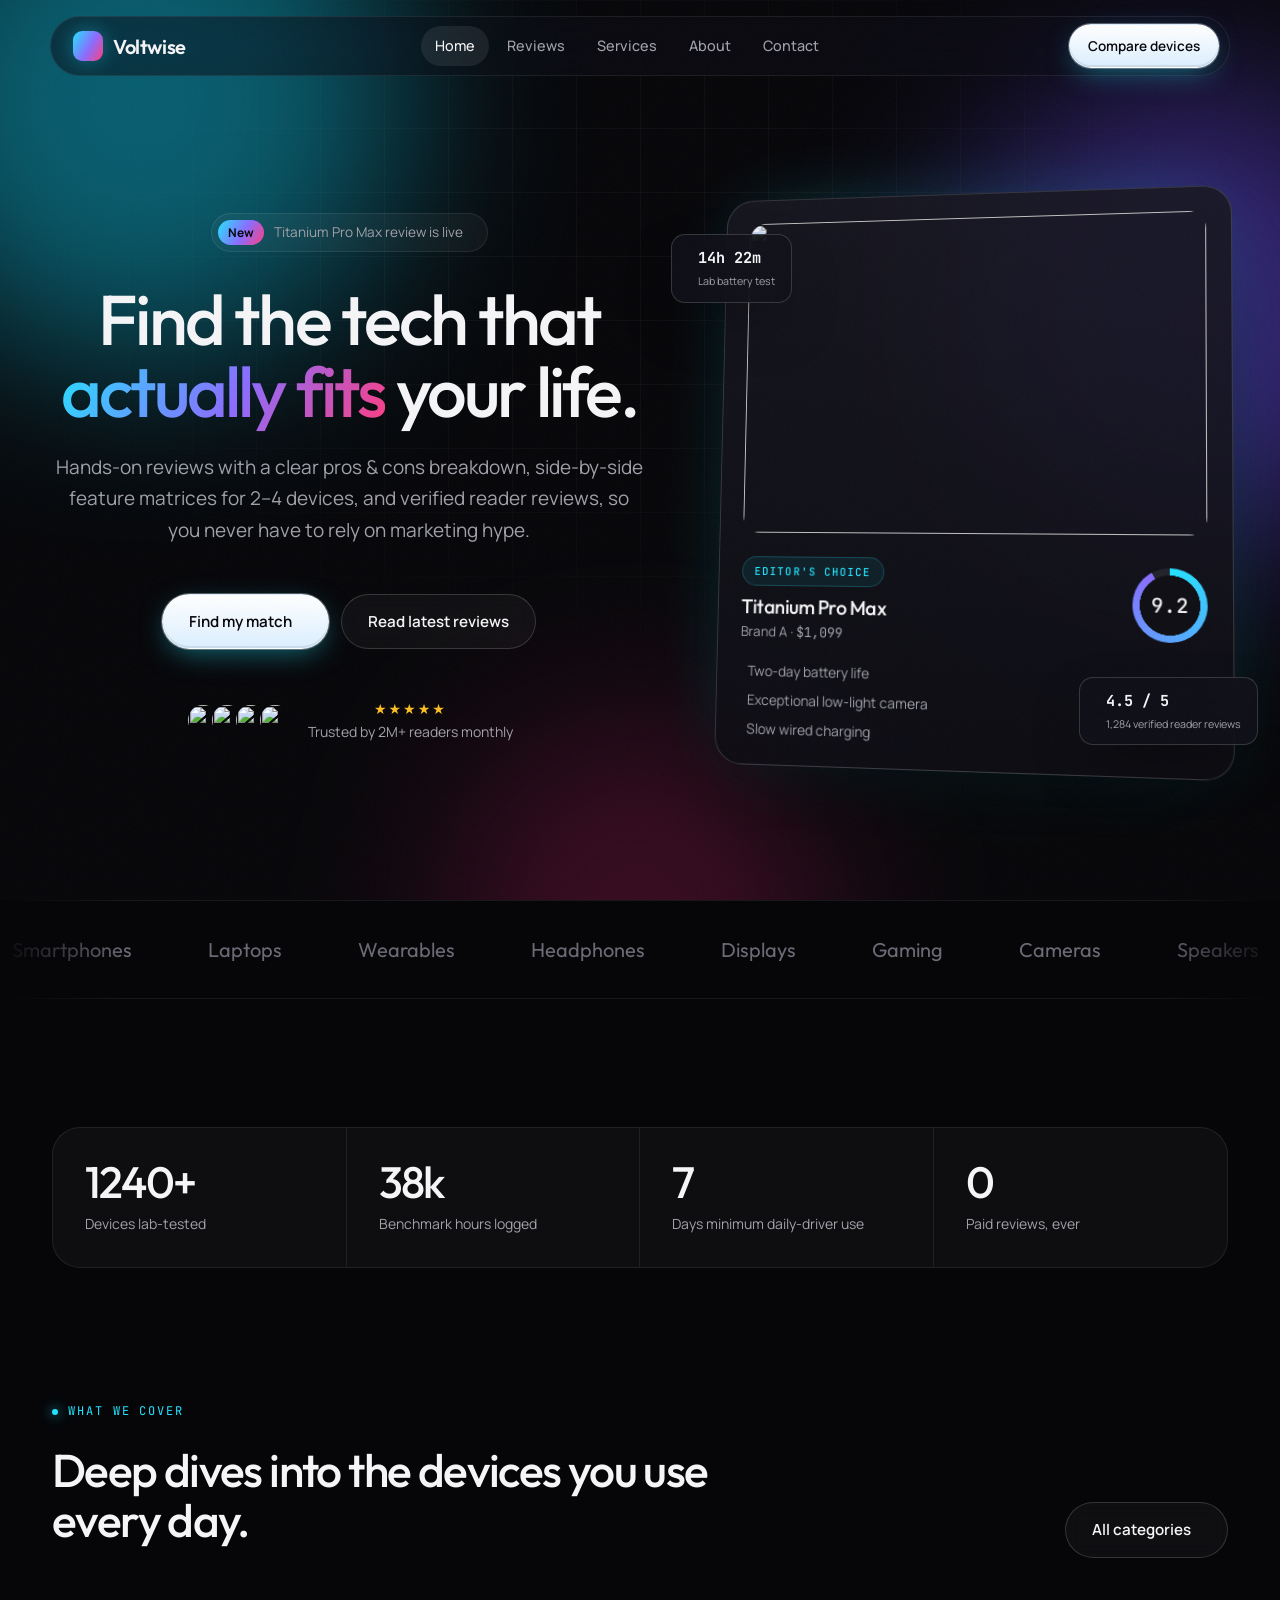
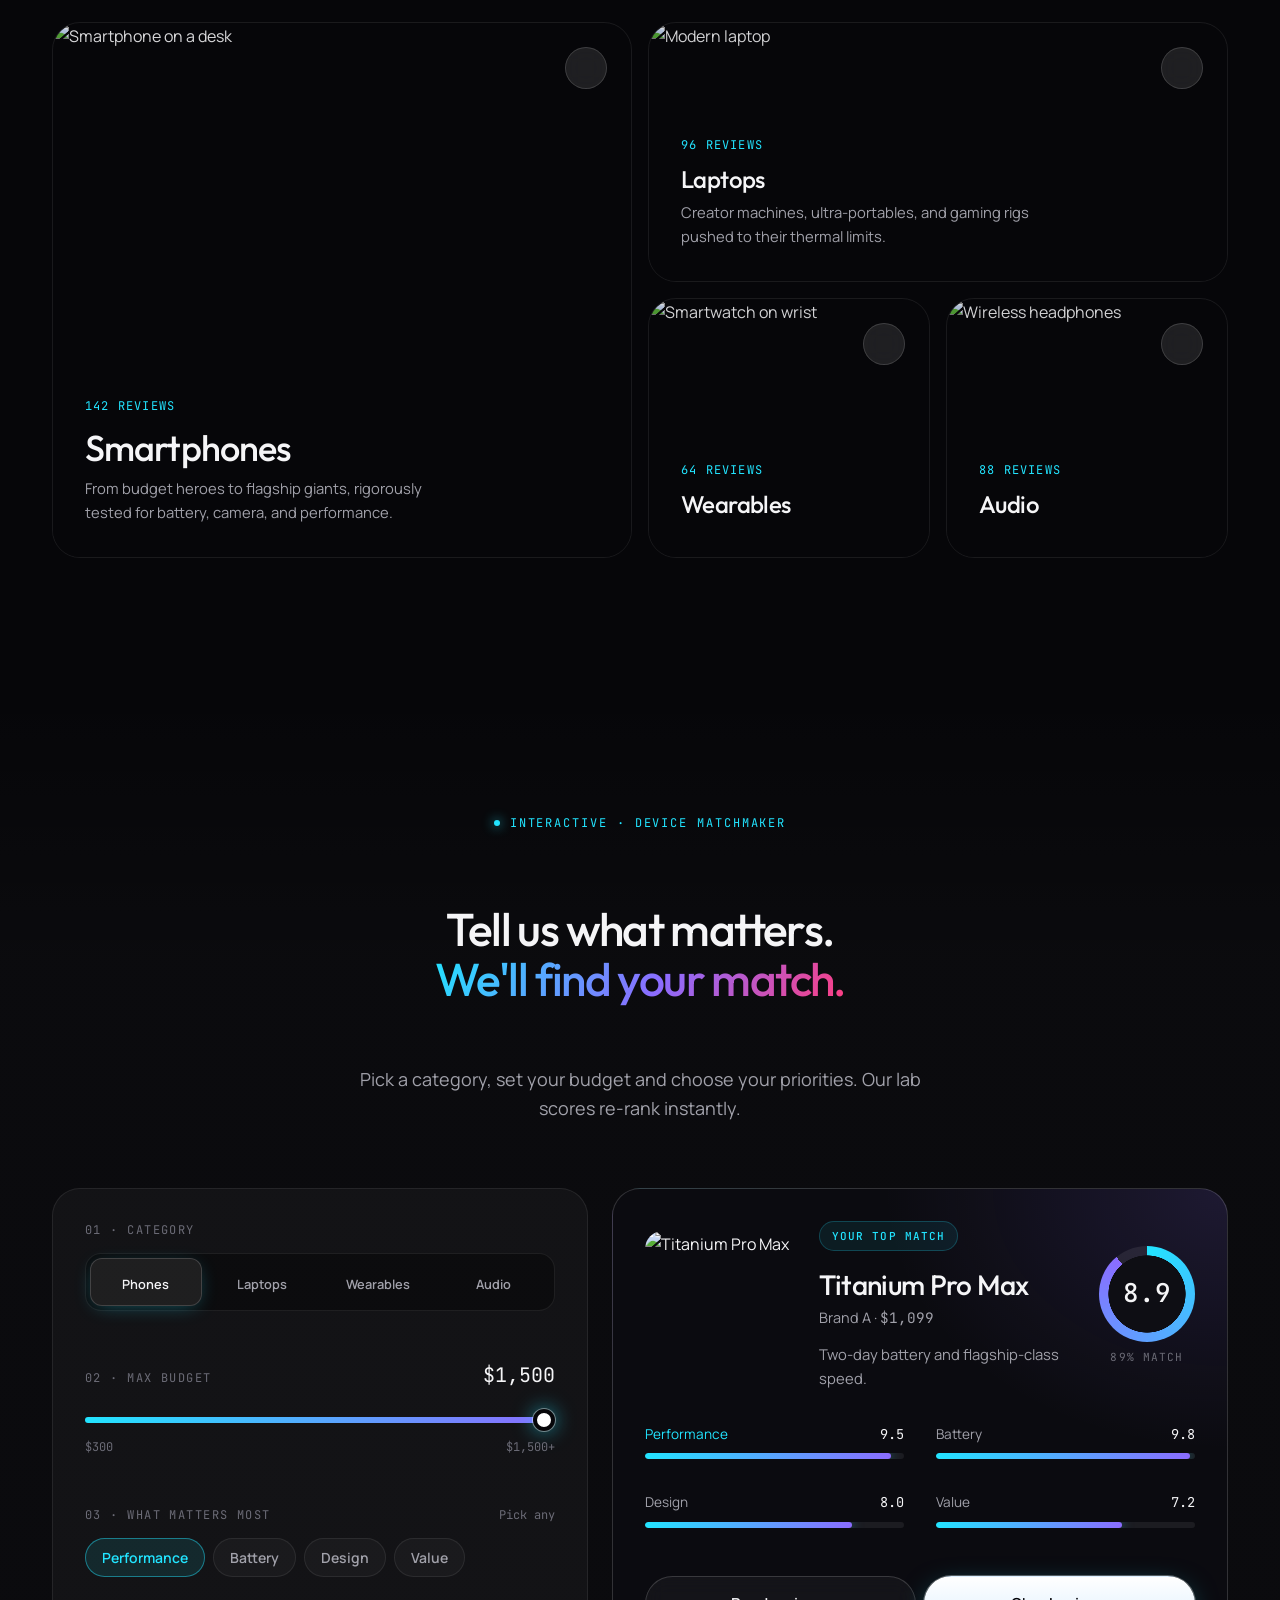
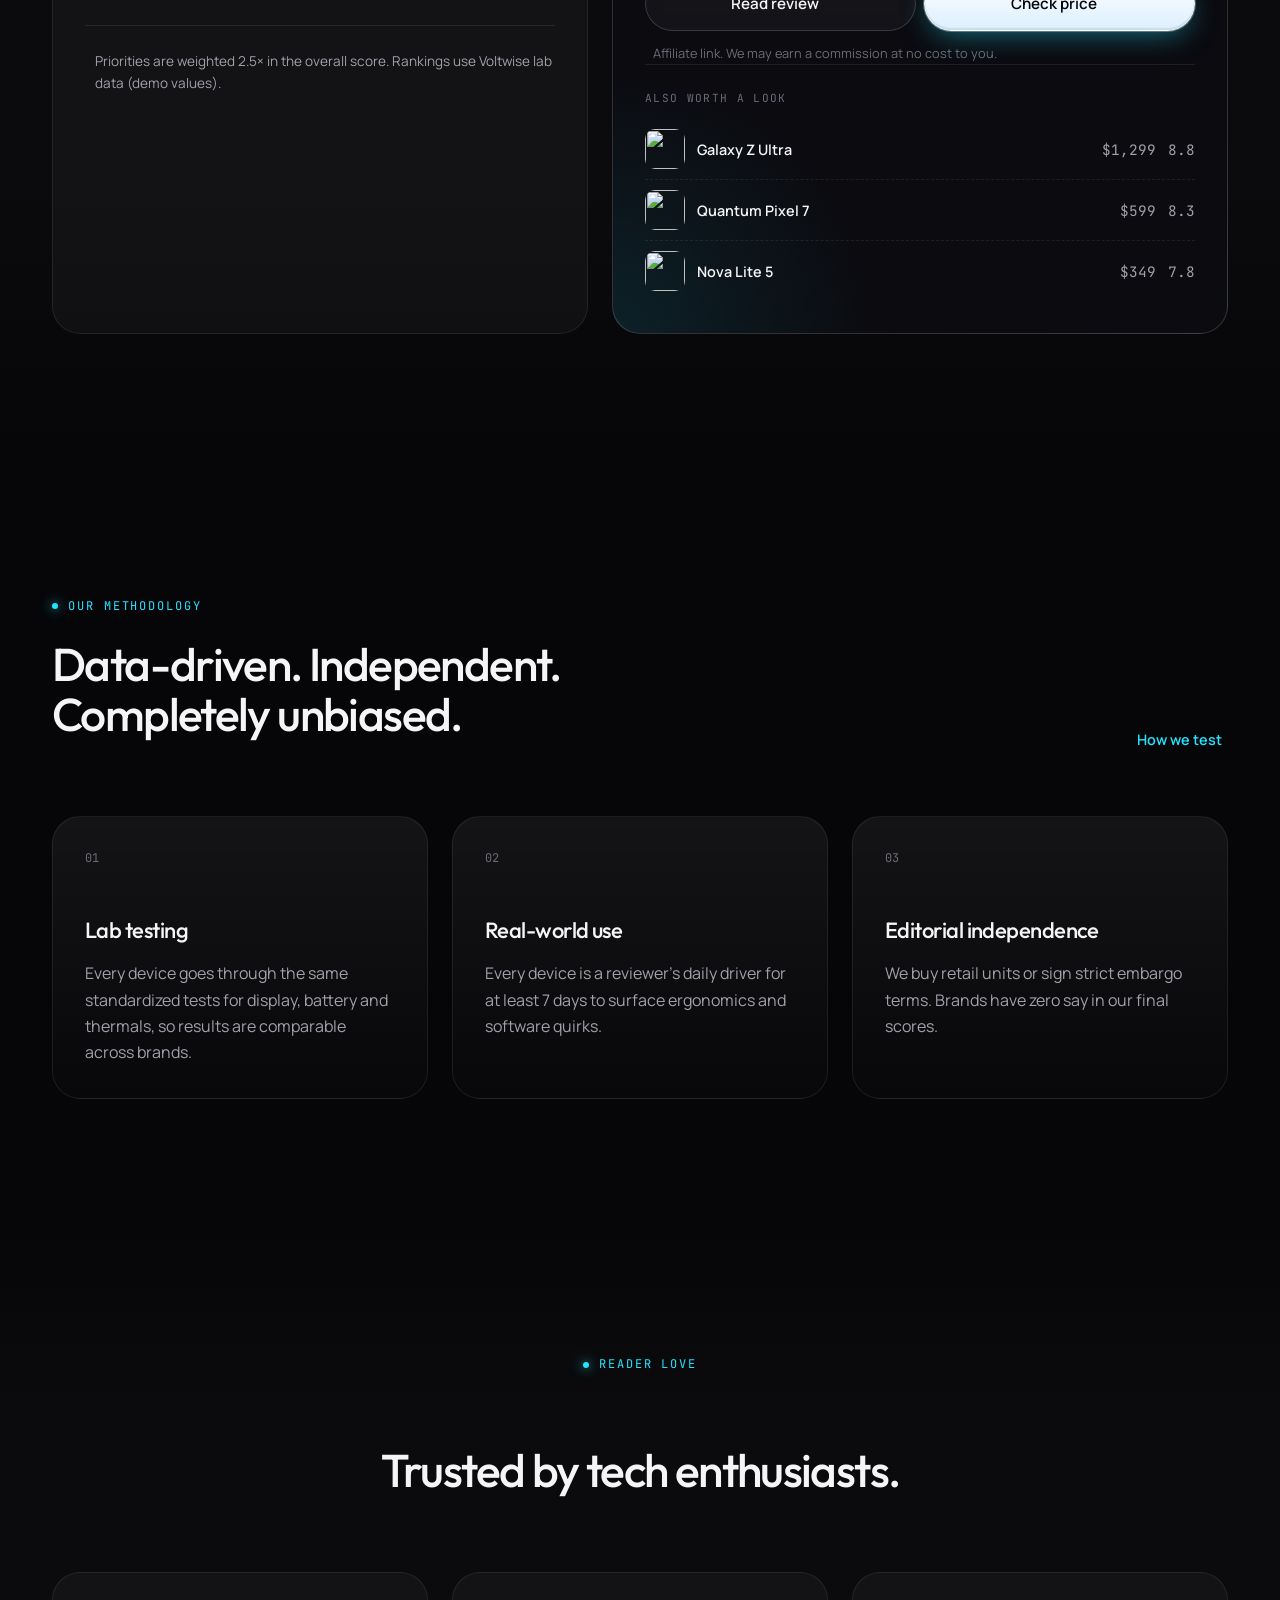
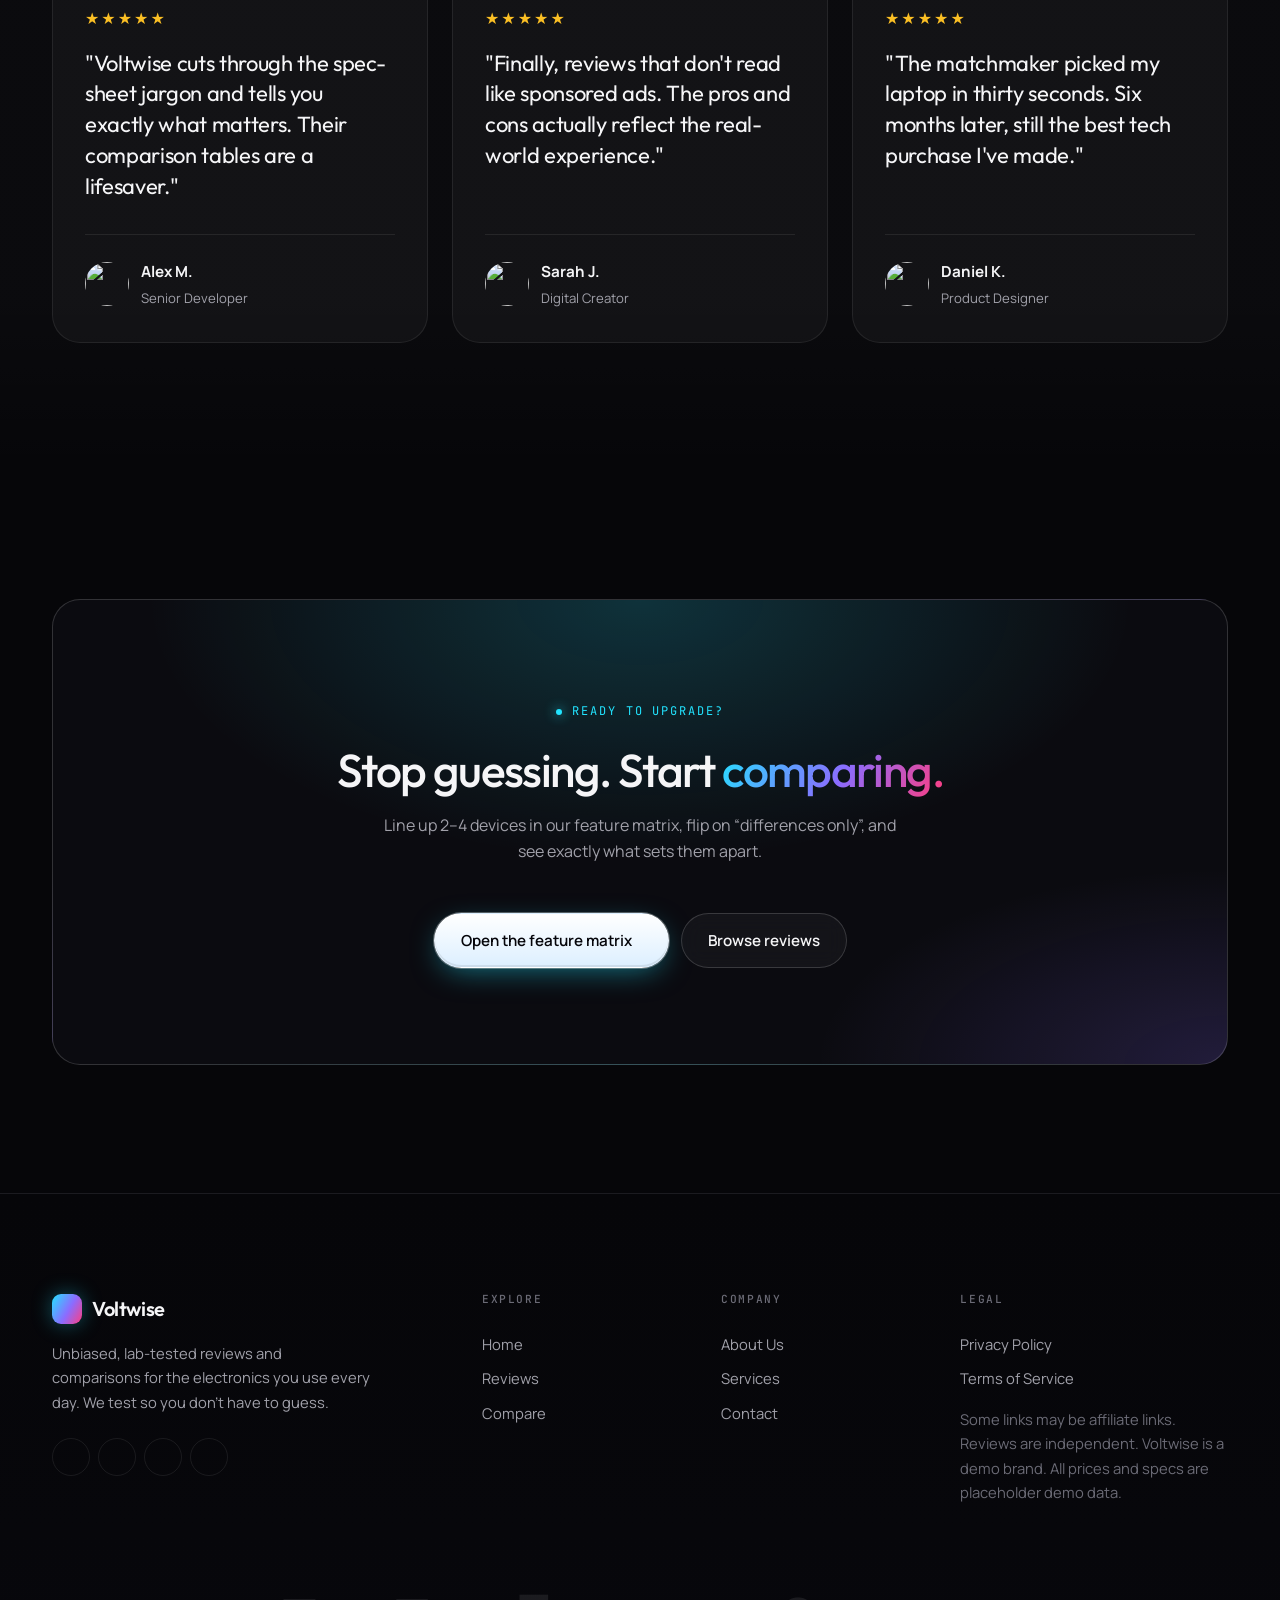
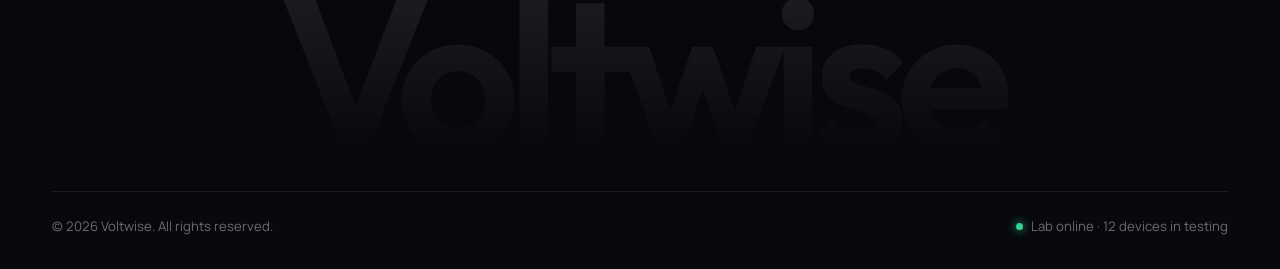
==== index.html @ b2e5da7e "first commit" ====
<!DOCTYPE html>
<html lang="en">
<head>
  <meta charset="UTF-8">
  <meta name="viewport" content="width=device-width, initial-scale=1.0">
  <title>Voltwise | Electronics Gadgets Comparison & Review Guide</title>
  <meta name="description" content="Expert reviews, detailed comparisons, and buying guides for electronics and gadgets. Voltwise is your independent source for unbiased tech analysis.">
  <meta name="theme-color" content="#060609">
  <script>document.documentElement.classList.add('js')</script>
  <link rel="stylesheet" href="assets/css/style.css">
  <script src="https://unpkg.com/@phosphor-icons/web"></script>
  <!-- GA_TAG -->
  <script type="application/ld+json">
  {
    "@context": "https://schema.org",
    "@type": "WebSite",
    "name": "Voltwise",
    "url": "https://voltwise-demo.com"
  }
  </script>
</head>
<body>
  <header>
    <div class="container nav-container">
      <a href="index.html" class="logo"><span class="logo-mark"><i class="ph-fill ph-lightning"></i></span> Voltwise</a>
      <nav class="desktop-nav" aria-label="Primary">
        <a href="index.html" class="nav-link active" aria-current="page">Home</a>
        <a href="reviews.html" class="nav-link">Reviews</a>
        <a href="services.html" class="nav-link">Services</a>
        <a href="about.html" class="nav-link">About</a>
        <a href="contact.html" class="nav-link">Contact</a>
      </nav>
      <div class="nav-actions">
        <a href="compare.html" class="btn btn-primary btn-sm">Compare devices</a>
        <button class="hamburger" aria-label="Toggle Navigation"><i class="ph ph-list"></i></button>
      </div>
    </div>
  </header>

  <div class="mobile-nav-overlay"></div>
  <aside class="mobile-nav-drawer">
    <button class="close-drawer" aria-label="Close Navigation"><i class="ph ph-x"></i></button>
    <div class="mobile-nav-links">
      <a href="index.html" class="mobile-nav-link">Home</a>
      <a href="reviews.html" class="mobile-nav-link">Reviews</a>
      <a href="services.html" class="mobile-nav-link">Services</a>
      <a href="about.html" class="mobile-nav-link">About</a>
      <a href="contact.html" class="mobile-nav-link">Contact</a>
      <a href="compare.html" class="btn btn-primary btn-block mobile-nav-cta">Compare devices</a>
    </div>
  </aside>

  <main>
    <!-- Hero -->
    <section class="hero">
      <div class="hero-bg" aria-hidden="true">
        <div class="orb orb-1"></div>
        <div class="orb orb-2"></div>
        <div class="orb orb-3"></div>
      </div>
      <div class="container hero-grid">
        <div class="hero-content">
          <a href="reviews.html" class="hero-pill reveal"><span>New</span> Titanium Pro Max review is live <i class="ph ph-arrow-right"></i></a>
          <h1 class="reveal delay-1">Find the tech that <span class="text-gradient">actually fits</span> your life.</h1>
          <p class="subtitle reveal delay-2">Hands-on reviews with a clear pros &amp; cons breakdown, side-by-side feature matrices for 2–4 devices, and verified reader reviews, so you never have to rely on marketing hype.</p>
          <div class="hero-btns reveal delay-3">
            <a href="#matchmaker" class="btn btn-primary">Find my match <i class="ph ph-arrow-right"></i></a>
            <a href="reviews.html" class="btn btn-outline">Read latest reviews</a>
          </div>
          <div class="hero-trust reveal delay-4">
            <div class="avatar-stack">
              <img src="https://images.unsplash.com/photo-1507003211169-0a1dd7228f2d?auto=format&fit=crop&w=80&q=80" alt="">
              <img src="https://images.unsplash.com/photo-1494790108377-be9c29b29330?auto=format&fit=crop&w=80&q=80" alt="">
              <img src="https://images.unsplash.com/photo-1500648767791-00dcc994a43e?auto=format&fit=crop&w=80&q=80" alt="">
              <img src="https://images.unsplash.com/photo-1438761681033-6461ffad8d80?auto=format&fit=crop&w=80&q=80" alt="">
            </div>
            <div><span class="stars">★★★★★</span><br>Trusted by 2M+ readers monthly</div>
          </div>
        </div>

        <div class="hero-visual reveal delay-2" aria-hidden="true">
          <div class="device-card">
            <div class="device-card-img">
              <img src="https://images.unsplash.com/photo-1592750475338-74b7b21085ab?auto=format&fit=crop&w=900&q=80" alt="">
            </div>
            <div class="device-card-head">
              <div>
                <div class="badge" style="margin-bottom: 8px;">Editor's choice</div>
                <h3>Titanium Pro Max</h3>
                <p>Brand A · <span class="price">$1,099</span></p>
              </div>
              <div class="score-ring" style="--val: 92;">9.2</div>
            </div>
            <ul class="pc-compact pc-flush">
              <li><i class="ph ph-check"></i> Two-day battery life</li>
              <li><i class="ph ph-check"></i> Exceptional low-light camera</li>
              <li><i class="ph ph-x"></i> Slow wired charging</li>
            </ul>
          </div>
          <div class="float-chip chip-a"><i class="ph-fill ph-battery-full"></i><div><strong>14h 22m</strong><small>Lab battery test</small></div></div>
          <div class="float-chip chip-b"><i class="ph-fill ph-star"></i><div><strong>4.5 / 5</strong><small>1,284 verified reader reviews</small></div></div>
        </div>
      </div>
    </section>

    <!-- Marquee -->
    <div class="marquee" aria-hidden="true">
      <div class="marquee-track">
        <span class="marquee-item"><i class="ph ph-device-mobile"></i> Smartphones</span>
        <span class="marquee-item"><i class="ph ph-laptop"></i> Laptops</span>
        <span class="marquee-item"><i class="ph ph-watch"></i> Wearables</span>
        <span class="marquee-item"><i class="ph ph-headphones"></i> Headphones</span>
        <span class="marquee-item"><i class="ph ph-monitor"></i> Displays</span>
        <span class="marquee-item"><i class="ph ph-game-controller"></i> Gaming</span>
        <span class="marquee-item"><i class="ph ph-camera"></i> Cameras</span>
        <span class="marquee-item"><i class="ph ph-speaker-hifi"></i> Speakers</span>
        <span class="marquee-item"><i class="ph ph-device-mobile"></i> Smartphones</span>
        <span class="marquee-item"><i class="ph ph-laptop"></i> Laptops</span>
        <span class="marquee-item"><i class="ph ph-watch"></i> Wearables</span>
        <span class="marquee-item"><i class="ph ph-headphones"></i> Headphones</span>
        <span class="marquee-item"><i class="ph ph-monitor"></i> Displays</span>
        <span class="marquee-item"><i class="ph ph-game-controller"></i> Gaming</span>
        <span class="marquee-item"><i class="ph ph-camera"></i> Cameras</span>
        <span class="marquee-item"><i class="ph ph-speaker-hifi"></i> Speakers</span>
      </div>
    </div>

    <!-- Stats -->
    <section style="padding-bottom: 0;">
      <div class="container">
        <div class="stats reveal">
          <div class="stat"><div class="stat-value" data-count="1240" data-suffix="+">0</div><div class="stat-label">Devices lab-tested</div></div>
          <div class="stat"><div class="stat-value" data-count="38" data-suffix="k">0</div><div class="stat-label">Benchmark hours logged</div></div>
          <div class="stat"><div class="stat-value" data-count="7">0</div><div class="stat-label">Days minimum daily-driver use</div></div>
          <div class="stat"><div class="stat-value" data-count="0">0</div><div class="stat-label">Paid reviews, ever</div></div>
        </div>
      </div>
    </section>

    <!-- Categories (bento) -->
    <section>
      <div class="container">
        <div class="section-head">
          <div>
            <div class="eyebrow reveal">What we cover</div>
            <h2 class="reveal delay-1">Deep dives into the devices you use every day.</h2>
          </div>
          <a href="reviews.html" class="btn btn-outline reveal delay-2">All categories <i class="ph ph-arrow-right"></i></a>
        </div>

        <div class="bento">
          <a href="reviews.html" class="bento-item bento-lg reveal">
            <img src="https://images.unsplash.com/photo-1511707171634-5f897ff02aa9?auto=format&fit=crop&w=1200&q=80" alt="Smartphone on a desk" loading="lazy">
            <span class="bento-arrow"><i class="ph ph-arrow-right"></i></span>
            <div class="bento-count">142 reviews</div>
            <h3>Smartphones</h3>
            <p>From budget heroes to flagship giants, rigorously tested for battery, camera, and performance.</p>
          </a>
          <a href="reviews.html" class="bento-item bento-wide reveal delay-1">
            <img src="https://images.unsplash.com/photo-1525547719571-a2d4ac8945e2?auto=format&fit=crop&w=900&q=80" alt="Modern laptop" loading="lazy">
            <span class="bento-arrow"><i class="ph ph-arrow-right"></i></span>
            <div class="bento-count">96 reviews</div>
            <h3>Laptops</h3>
            <p>Creator machines, ultra-portables, and gaming rigs pushed to their thermal limits.</p>
          </a>
          <a href="reviews.html" class="bento-item reveal delay-2">
            <img src="https://images.unsplash.com/photo-1546868871-7041f2a55e12?auto=format&fit=crop&w=600&q=80" alt="Smartwatch on wrist" loading="lazy">
            <span class="bento-arrow"><i class="ph ph-arrow-right"></i></span>
            <div class="bento-count">64 reviews</div>
            <h3>Wearables</h3>
          </a>
          <a href="reviews.html" class="bento-item reveal delay-3">
            <img src="https://images.unsplash.com/photo-1618366712010-f4ae9c647dcb?auto=format&fit=crop&w=600&q=80" alt="Wireless headphones" loading="lazy">
            <span class="bento-arrow"><i class="ph ph-arrow-right"></i></span>
            <div class="bento-count">88 reviews</div>
            <h3>Audio</h3>
          </a>
        </div>
      </div>
    </section>

    <!-- Interactive: Device Matchmaker -->
    <section class="section-alt" id="matchmaker">
      <div class="container">
        <div class="section-head center">
          <div class="eyebrow reveal">Interactive · Device Matchmaker</div>
          <h2 class="reveal delay-1">Tell us what matters.<br><span class="text-gradient">We'll find your match.</span></h2>
          <p class="subtitle reveal delay-2">Pick a category, set your budget and choose your priorities. Our lab scores re-rank instantly.</p>
        </div>

        <div class="matchmaker reveal delay-2">
          <div class="mm-panel">
            <div class="mm-step">
              <div class="mm-label"><span>01 · Category</span></div>
              <div class="segmented" role="group" aria-label="Device category">
                <button type="button" data-cat="phones" aria-pressed="true"><i class="ph ph-device-mobile"></i><span>Phones</span></button>
                <button type="button" data-cat="laptops" aria-pressed="false"><i class="ph ph-laptop"></i><span>Laptops</span></button>
                <button type="button" data-cat="wearables" aria-pressed="false"><i class="ph ph-watch"></i><span>Wearables</span></button>
                <button type="button" data-cat="audio" aria-pressed="false"><i class="ph ph-headphones"></i><span>Audio</span></button>
              </div>
            </div>

            <div class="mm-step">
              <div class="mm-label"><label for="mm-budget">02 · Max budget</label><output id="mm-budget-out" for="mm-budget" class="mono">$1,500</output></div>
              <input type="range" id="mm-budget" class="range" min="300" max="1500" step="50" value="1500">
              <div class="range-scale"><span id="mm-min">$300</span><span id="mm-max">$1,500+</span></div>
            </div>

            <div class="mm-step">
              <div class="mm-label"><span>03 · What matters most</span><span style="text-transform:none;letter-spacing:0">Pick any</span></div>
              <div class="chips" id="mm-chips" role="group" aria-label="Priorities"></div>
            </div>

            <div class="mm-step" style="padding-top: var(--spacing-5); border-top: 1px solid var(--color-surface-border);">
              <p style="font-size: .85rem; margin: 0; display: flex; gap: 10px;"><i class="ph ph-info" style="color: var(--color-primary); font-size: 1.1rem; margin-top: 3px;"></i> Priorities are weighted 2.5× in the overall score. Rankings use Voltwise lab data (demo values).</p>
            </div>
          </div>

          <div class="mm-panel mm-result" aria-live="polite">
            <div class="mm-notice" id="mm-notice"><i class="ph ph-warning"></i><span></span></div>
            <div id="mm-result" style="display: flex; flex-direction: column; flex: 1;"></div>
          </div>
        </div>
      </div>
    </section>

    <!-- Methodology -->
    <section>
      <div class="container">
        <div class="section-head">
          <div>
            <div class="eyebrow reveal">Our methodology</div>
            <h2 class="reveal delay-1">Data-driven. Independent.<br>Completely unbiased.</h2>
          </div>
          <a href="about.html" class="link-arrow reveal delay-2">How we test <i class="ph ph-arrow-right"></i></a>
        </div>

        <div class="feature-row">
          <div class="feature reveal">
            <div class="feature-num"><span>01</span><i class="ph ph-flask"></i></div>
            <h3>Lab testing</h3>
            <p style="margin: 0;">Every device goes through the same standardized tests for display, battery and thermals, so results are comparable across brands.</p>
          </div>
          <div class="feature reveal delay-1">
            <div class="feature-num"><span>02</span><i class="ph ph-person-simple-walk"></i></div>
            <h3>Real-world use</h3>
            <p style="margin: 0;">Every device is a reviewer's daily driver for at least 7 days to surface ergonomics and software quirks.</p>
          </div>
          <div class="feature reveal delay-2">
            <div class="feature-num"><span>03</span><i class="ph ph-shield-check"></i></div>
            <h3>Editorial independence</h3>
            <p style="margin: 0;">We buy retail units or sign strict embargo terms. Brands have zero say in our final scores.</p>
          </div>
        </div>
      </div>
    </section>

    <!-- Testimonials -->
    <section class="section-alt">
      <div class="container">
        <div class="section-head center">
          <div class="eyebrow reveal">Reader love</div>
          <h2 class="reveal delay-1">Trusted by tech enthusiasts.</h2>
        </div>

        <div class="card-grid">
          <div class="card quote-card reveal">
            <span class="stars" style="margin-bottom: var(--spacing-4);">★★★★★</span>
            <p class="quote">"Voltwise cuts through the spec-sheet jargon and tells you exactly what matters. Their comparison tables are a lifesaver."</p>
            <div class="quote-author">
              <img src="https://images.unsplash.com/photo-1500648767791-00dcc994a43e?auto=format&fit=crop&w=100&q=80" alt="">
              <div><strong>Alex M.</strong><span>Senior Developer</span></div>
            </div>
          </div>
          <div class="card quote-card reveal delay-1">
            <span class="stars" style="margin-bottom: var(--spacing-4);">★★★★★</span>
            <p class="quote">"Finally, reviews that don't read like sponsored ads. The pros and cons actually reflect the real-world experience."</p>
            <div class="quote-author">
              <img src="https://images.unsplash.com/photo-1438761681033-6461ffad8d80?auto=format&fit=crop&w=100&q=80" alt="">
              <div><strong>Sarah J.</strong><span>Digital Creator</span></div>
            </div>
          </div>
          <div class="card quote-card reveal delay-2">
            <span class="stars" style="margin-bottom: var(--spacing-4);">★★★★★</span>
            <p class="quote">"The matchmaker picked my laptop in thirty seconds. Six months later, still the best tech purchase I've made."</p>
            <div class="quote-author">
              <img src="https://images.unsplash.com/photo-1507003211169-0a1dd7228f2d?auto=format&fit=crop&w=100&q=80" alt="">
              <div><strong>Daniel K.</strong><span>Product Designer</span></div>
            </div>
          </div>
        </div>
      </div>
    </section>

    <!-- CTA -->
    <section>
      <div class="container">
        <div class="cta-panel reveal">
          <div class="eyebrow">Ready to upgrade?</div>
          <h2>Stop guessing. Start <span class="text-gradient">comparing.</span></h2>
          <p>Line up 2–4 devices in our feature matrix, flip on “differences only”, and see exactly what sets them apart.</p>
          <div class="hero-btns">
            <a href="compare.html" class="btn btn-primary">Open the feature matrix <i class="ph ph-arrow-right"></i></a>
            <a href="reviews.html" class="btn btn-outline">Browse reviews</a>
          </div>
        </div>
      </div>
    </section>
  </main>

  <footer>
    <div class="container">
      <div class="footer-grid">
        <div class="footer-col">
          <a href="index.html" class="logo" style="margin-bottom: 16px;"><span class="logo-mark"><i class="ph-fill ph-lightning"></i></span> Voltwise</a>
          <p>Unbiased, lab-tested reviews and comparisons for the electronics you use every day. We test so you don't have to guess.</p>
          <div class="socials">
            <a href="#" aria-label="X"><i class="ph ph-x-logo"></i></a>
            <a href="#" aria-label="YouTube"><i class="ph ph-youtube-logo"></i></a>
            <a href="#" aria-label="Instagram"><i class="ph ph-instagram-logo"></i></a>
            <a href="#" aria-label="RSS feed"><i class="ph ph-rss"></i></a>
          </div>
        </div>
        <div class="footer-col">
          <h4>Explore</h4>
          <a href="index.html" class="footer-link">Home</a>
          <a href="reviews.html" class="footer-link">Reviews</a>
          <a href="compare.html" class="footer-link">Compare</a>
        </div>
        <div class="footer-col">
          <h4>Company</h4>
          <a href="about.html" class="footer-link">About Us</a>
          <a href="services.html" class="footer-link">Services</a>
          <a href="contact.html" class="footer-link">Contact</a>
        </div>
        <div class="footer-col">
          <h4>Legal</h4>
          <a href="#" class="footer-link">Privacy Policy</a>
          <a href="#" class="footer-link">Terms of Service</a>
          <p class="disclosure" style="margin-top: 16px;">Some links may be affiliate links. Reviews are independent. Voltwise is a demo brand. All prices and specs are placeholder demo data.</p>
        </div>
      </div>
      <div class="footer-wordmark" aria-hidden="true">Voltwise</div>
      <div class="footer-bottom">
        <p>&copy; 2026 Voltwise. All rights reserved.</p>
        <p class="status-dot">Lab online &middot; 12 devices in testing</p>
      </div>
    </div>
  </footer>
  <script src="assets/js/main.js"></script>
  <script src="assets/js/matchmaker.js"></script>
</body>
</html>
---- assets/css/style.css ----
@import url('https://fonts.googleapis.com/css2?family=Outfit:wght@300;400;500;600;700&family=Manrope:wght@400;500;600;700&family=JetBrains+Mono:wght@400;500&display=swap');

/* =========================================================
   Voltwise — Premium dark design system
   ========================================================= */

:root {
  --color-bg: #060609;
  --color-bg-elev: #0b0b10;
  --color-surface: rgba(255, 255, 255, 0.035);
  --color-surface-solid: #0e0e14;
  --color-surface-hover: rgba(255, 255, 255, 0.06);
  --color-surface-border: rgba(255, 255, 255, 0.08);
  --color-border-strong: rgba(255, 255, 255, 0.16);

  --color-text-primary: #f5f5f7;
  --color-text-secondary: #a1a1aa;
  --color-text-muted: #6b6b76;

  --color-primary: #22e4ff;
  --color-violet: #8b6cff;
  --color-accent: #ff3d7f;
  --color-success: #34d399;
  --color-warning: #fbbf24;

  --gradient-brand: linear-gradient(120deg, #22e4ff 0%, #8b6cff 55%, #ff3d7f 100%);
  --gradient-soft: linear-gradient(180deg, rgba(255,255,255,0.06) 0%, rgba(255,255,255,0.01) 100%);

  --font-heading: 'Outfit', system-ui, sans-serif;
  --font-body: 'Manrope', system-ui, sans-serif;
  --font-mono: 'JetBrains Mono', ui-monospace, monospace;

  --spacing-1: 4px;
  --spacing-2: 8px;
  --spacing-3: 12px;
  --spacing-4: 16px;
  --spacing-5: 24px;
  --spacing-6: 32px;
  --spacing-8: 48px;
  --spacing-10: 64px;
  --spacing-12: 96px;
  --spacing-16: 128px;

  --radius-sm: 10px;
  --radius: 18px;
  --radius-lg: 28px;
  --shadow: 0 24px 60px -20px rgba(0, 0, 0, 0.7);
  --shadow-glow: 0 0 0 1px rgba(34, 228, 255, 0.25), 0 20px 60px -15px rgba(34, 228, 255, 0.35);

  --ease: cubic-bezier(0.22, 1, 0.36, 1);
  --transition: all 0.4s var(--ease);
  --header-height: 88px;
}

*, *::before, *::after { box-sizing: border-box; margin: 0; padding: 0; }

html { scroll-behavior: smooth; }

body {
  font-family: var(--font-body);
  font-size: 16px;
  line-height: 1.65;
  color: var(--color-text-primary);
  background-color: var(--color-bg);
  -webkit-font-smoothing: antialiased;
  overflow-x: hidden;
  position: relative;
}

/* Film grain for a tactile, premium finish */
body::after {
  content: '';
  position: fixed;
  inset: 0;
  pointer-events: none;
  z-index: 2000;
  opacity: 0.035;
  background-image: url("data:image/svg+xml,%3Csvg xmlns='http://www.w3.org/2000/svg' width='160' height='160'%3E%3Cfilter id='n'%3E%3CfeTurbulence type='fractalNoise' baseFrequency='0.9' numOctaves='3' stitchTiles='stitch'/%3E%3C/filter%3E%3Crect width='100%25' height='100%25' filter='url(%23n)'/%3E%3C/svg%3E");
}

::selection { background: rgba(34, 228, 255, 0.3); color: #fff; }

img { max-width: 100%; display: block; }

/* ---------- Typography ---------- */
h1, h2, h3, h4, h5, h6 {
  font-family: var(--font-heading);
  color: var(--color-text-primary);
  margin-bottom: var(--spacing-4);
  font-weight: 500;
  letter-spacing: -0.025em;
}

h1 { font-size: clamp(2.5rem, 5.5vw, 4.75rem); line-height: 1.02; font-weight: 500; letter-spacing: -0.04em; }
h2 { font-size: clamp(2rem, 3.6vw, 3.25rem); line-height: 1.08; letter-spacing: -0.035em; }
h3 { font-size: 1.375rem; line-height: 1.25; }
h4 { font-size: 1.0625rem; }

p { color: var(--color-text-secondary); margin-bottom: var(--spacing-4); }

.subtitle {
  font-size: 1.125rem;
  max-width: 620px;
  color: var(--color-text-secondary);
}

.text-gradient {
  background: var(--gradient-brand);
  -webkit-background-clip: text;
  background-clip: text;
  color: transparent;
}

.text-muted { color: var(--color-text-muted); }

a { color: inherit; text-decoration: none; transition: var(--transition); }
ul { list-style: none; }

.tabular-nums, .price, .score, .spec-value, .mono {
  font-family: var(--font-mono);
  font-variant-numeric: tabular-nums;
}

.eyebrow {
  display: inline-flex;
  align-items: center;
  gap: 10px;
  font-family: var(--font-mono);
  font-size: 0.75rem;
  text-transform: uppercase;
  letter-spacing: 0.16em;
  color: var(--color-primary);
  margin-bottom: var(--spacing-5);
}

.eyebrow::before {
  content: '';
  width: 6px;
  height: 6px;
  border-radius: 50%;
  background: var(--color-primary);
  box-shadow: 0 0 12px var(--color-primary);
}

/* ---------- Layout ---------- */
.container {
  width: 100%;
  max-width: 1240px;
  margin: 0 auto;
  padding: 0 var(--spacing-6);
}

.container-narrow { max-width: 880px; }

section { padding: var(--spacing-16) 0; position: relative; }

.section-alt {
  background: linear-gradient(180deg, transparent, rgba(255,255,255,0.018) 20%, rgba(255,255,255,0.018) 80%, transparent);
}

.section-head {
  display: flex;
  justify-content: space-between;
  align-items: flex-end;
  gap: var(--spacing-8);
  margin-bottom: var(--spacing-10);
}

.section-head h2 { margin-bottom: var(--spacing-3); max-width: 720px; }
.section-head .subtitle { margin-bottom: 0; }

.section-head.center {
  flex-direction: column;
  align-items: center;
  text-align: center;
}

.section-head.center .subtitle { margin: 0 auto; }

.divider {
  height: 1px;
  background: linear-gradient(90deg, transparent, var(--color-surface-border), transparent);
}

/* ---------- Header ---------- */
header {
  position: fixed;
  top: 16px;
  left: 0;
  width: 100%;
  z-index: 100;
  pointer-events: none;
}

.nav-container {
  pointer-events: auto;
  display: flex;
  justify-content: space-between;
  align-items: center;
  height: 60px;
  max-width: 1180px;
  padding: 0 10px 0 22px;
  border-radius: 999px;
  background: rgba(14, 14, 20, 0.55);
  border: 1px solid var(--color-surface-border);
  backdrop-filter: blur(20px) saturate(160%);
  -webkit-backdrop-filter: blur(20px) saturate(160%);
  transition: var(--transition);
}

header.scrolled .nav-container {
  background: rgba(10, 10, 14, 0.82);
  border-color: var(--color-border-strong);
  box-shadow: 0 10px 40px -10px rgba(0,0,0,0.6);
}

.logo {
  font-family: var(--font-heading);
  font-size: 1.25rem;
  font-weight: 600;
  letter-spacing: -0.02em;
  color: var(--color-text-primary);
  display: inline-flex;
  align-items: center;
  gap: 10px;
}

.logo-mark {
  width: 30px;
  height: 30px;
  border-radius: 9px;
  display: grid;
  place-items: center;
  background: var(--gradient-brand);
  color: #05050a;
  font-size: 1rem;
  box-shadow: 0 0 20px rgba(34, 228, 255, 0.35);
}

.desktop-nav {
  display: flex;
  gap: 4px;
  align-items: center;
}

.nav-link, .dropdown-trigger {
  font-size: 0.9rem;
  font-weight: 500;
  color: var(--color-text-secondary);
  padding: 8px 14px;
  border-radius: 999px;
}

.nav-link:hover, .dropdown-trigger:hover { color: var(--color-text-primary); background: var(--color-surface-hover); }
.nav-link.active, .dropdown-trigger.active { color: var(--color-text-primary); background: rgba(255,255,255,0.08); }

.nav-actions { display: flex; align-items: center; gap: 8px; }

/* Dropdown */
.dropdown { position: relative; }

.dropdown-trigger {
  display: flex;
  align-items: center;
  gap: 6px;
  cursor: pointer;
  background: none;
  border: none;
  font-family: inherit;
  transition: var(--transition);
}

.dropdown-trigger i { font-size: 0.8rem; transition: transform 0.3s var(--ease); }
.dropdown:hover .dropdown-trigger i { transform: rotate(180deg); }

.dropdown-menu {
  position: absolute;
  top: calc(100% + 12px);
  left: 50%;
  transform: translateX(-50%) translateY(8px);
  background: rgba(14, 14, 20, 0.92);
  backdrop-filter: blur(20px);
  -webkit-backdrop-filter: blur(20px);
  border: 1px solid var(--color-surface-border);
  border-radius: var(--radius);
  padding: 8px;
  min-width: 220px;
  box-shadow: var(--shadow);
  opacity: 0;
  visibility: hidden;
  transition: var(--transition);
}

.dropdown-menu::before {
  content: '';
  position: absolute;
  top: -14px;
  left: 0;
  right: 0;
  height: 14px;
}

.dropdown:hover .dropdown-menu,
.dropdown-trigger:focus + .dropdown-menu,
.dropdown-menu:focus-within {
  opacity: 1;
  visibility: visible;
  transform: translateX(-50%) translateY(0);
}

.dropdown-item {
  display: flex;
  align-items: center;
  gap: 12px;
  padding: 10px 12px;
  border-radius: var(--radius-sm);
  color: var(--color-text-secondary);
  font-size: 0.9rem;
}

.dropdown-item i { font-size: 1.1rem; color: var(--color-primary); }
.dropdown-item:hover { background: var(--color-surface-hover); color: var(--color-text-primary); }

/* Hamburger + drawer */
.hamburger {
  display: none;
  width: 42px;
  height: 42px;
  border-radius: 50%;
  background: var(--color-surface-hover);
  border: 1px solid var(--color-surface-border);
  color: var(--color-text-primary);
  font-size: 1.25rem;
  cursor: pointer;
  place-items: center;
}

.mobile-nav-overlay {
  position: fixed;
  inset: 0;
  background: rgba(0,0,0,0.6);
  backdrop-filter: blur(4px);
  opacity: 0;
  visibility: hidden;
  transition: var(--transition);
  z-index: 1000;
}

.mobile-nav-overlay.open { opacity: 1; visibility: visible; }

.mobile-nav-drawer {
  position: fixed;
  top: 0;
  right: 0;
  transform: translateX(100%);
  width: 100%;
  max-width: 360px;
  height: 100vh;
  background: var(--color-bg-elev);
  border-left: 1px solid var(--color-surface-border);
  padding: var(--spacing-6);
  transition: transform 0.5s var(--ease);
  z-index: 1001;
  overflow-y: auto;
}

.mobile-nav-drawer.open { transform: translateX(0); }

.close-drawer {
  background: var(--color-surface-hover);
  border: 1px solid var(--color-surface-border);
  border-radius: 50%;
  width: 42px;
  height: 42px;
  color: var(--color-text-primary);
  font-size: 1.1rem;
  cursor: pointer;
  position: absolute;
  top: var(--spacing-5);
  right: var(--spacing-5);
  display: grid;
  place-items: center;
}

.mobile-nav-links {
  margin-top: var(--spacing-12);
  display: flex;
  flex-direction: column;
  gap: 4px;
}

.mobile-nav-link, .mobile-dropdown-trigger {
  display: flex;
  align-items: center;
  min-height: 52px;
  font-family: var(--font-heading);
  font-size: 1.5rem;
  font-weight: 500;
  letter-spacing: -0.02em;
  border-bottom: 1px solid var(--color-surface-border);
}

.mobile-nav-link:hover { color: var(--color-primary); }
.mobile-nav-link.active {
  color: var(--color-primary);
  padding-left: 14px;
  border-left: 3px solid var(--color-primary);
  background: linear-gradient(90deg, rgba(34, 228, 255, 0.08), transparent 70%);
}

.mobile-dropdown-trigger {
  width: 100%;
  justify-content: space-between;
  background: none;
  border-top: none;
  border-left: none;
  border-right: none;
  color: inherit;
  cursor: pointer;
}

.mobile-dropdown-menu {
  display: none;
  flex-direction: column;
  padding: var(--spacing-2) 0 var(--spacing-2) var(--spacing-4);
}

.mobile-dropdown-menu.open { display: flex; }

.mobile-dropdown-item {
  display: flex;
  align-items: center;
  min-height: 44px;
  color: var(--color-text-secondary);
}

/* ---------- Buttons ---------- */
.btn {
  position: relative;
  display: inline-flex;
  align-items: center;
  justify-content: center;
  gap: 10px;
  padding: 14px 26px;
  border-radius: 999px;
  font-family: var(--font-body);
  font-weight: 600;
  font-size: 0.95rem;
  cursor: pointer;
  transition: var(--transition);
  border: 1px solid transparent;
  white-space: nowrap;
}

.btn i { transition: transform 0.4s var(--ease); }
.btn:hover i.ph-arrow-right, .btn:hover i.ph-arrow-up-right { transform: translateX(3px); }
.btn:active { transform: scale(0.97); }

.btn-primary {
  background: linear-gradient(180deg, #ffffff 0%, #dcefff 100%);
  color: #05050a;
  box-shadow: 0 0 0 1px rgba(255,255,255,0.3), 0 8px 30px -8px rgba(34, 228, 255, 0.55), inset 0 -2px 0 rgba(0,0,0,0.08);
}

.btn-primary:hover {
  box-shadow: 0 0 0 1px rgba(255,255,255,0.5), 0 12px 40px -6px rgba(34, 228, 255, 0.75);
  transform: translateY(-1px);
}

.btn-outline {
  background: rgba(255,255,255,0.04);
  border-color: var(--color-border-strong);
  color: var(--color-text-primary);
  backdrop-filter: blur(10px);
}

.btn-outline:hover {
  background: rgba(255,255,255,0.08);
  border-color: rgba(255,255,255,0.3);
}

.btn-accent { background: var(--color-accent); color: #fff; }
.btn-accent:hover { filter: brightness(1.1); }

.btn-sm { padding: 10px 18px; font-size: 0.85rem; }
.btn-block { width: 100%; }

.link-arrow {
  display: inline-flex;
  align-items: center;
  gap: 6px;
  color: var(--color-primary);
  font-weight: 600;
  font-size: 0.9rem;
}

.link-arrow:hover { gap: 10px; }

/* ---------- Cards ---------- */
.card-grid {
  display: grid;
  grid-template-columns: repeat(auto-fit, minmax(280px, 1fr));
  gap: var(--spacing-5);
}

.card {
  --mx: 50%;
  --my: 50%;
  position: relative;
  background: var(--color-surface);
  border: 1px solid var(--color-surface-border);
  border-radius: var(--radius-lg);
  padding: var(--spacing-6);
  display: flex;
  flex-direction: column;
  transition: var(--transition);
  height: 100%;
  overflow: hidden;
  isolation: isolate;
}

/* Cursor-following spotlight */
.card::before {
  content: '';
  position: absolute;
  inset: 0;
  z-index: -1;
  background: radial-gradient(500px circle at var(--mx) var(--my), rgba(34, 228, 255, 0.08), transparent 40%);
  opacity: 0;
  transition: opacity 0.4s var(--ease);
}

.card:hover::before { opacity: 1; }

.card:hover {
  border-color: var(--color-border-strong);
  transform: translateY(-4px);
  box-shadow: var(--shadow);
}

.card-icon {
  width: 52px;
  height: 52px;
  border-radius: 14px;
  display: grid;
  place-items: center;
  font-size: 1.5rem;
  color: var(--color-primary);
  background: linear-gradient(180deg, rgba(34,228,255,0.14), rgba(139,108,255,0.08));
  border: 1px solid rgba(34, 228, 255, 0.2);
  margin-bottom: var(--spacing-5);
}

.card-img-wrapper {
  display: block;
  width: 100%;
  aspect-ratio: 16/10;
  border-radius: calc(var(--radius-lg) - 10px);
  overflow: hidden;
  margin-bottom: var(--spacing-5);
  background: var(--color-surface-solid);
}

.card-img {
  width: 100%;
  height: 100%;
  object-fit: cover;
  transition: transform 0.9s var(--ease);
}

.card:hover .card-img { transform: scale(1.06); }

.badge {
  display: inline-flex;
  align-items: center;
  gap: 6px;
  align-self: flex-start;
  padding: 5px 12px;
  background: rgba(34, 228, 255, 0.08);
  border: 1px solid rgba(34, 228, 255, 0.22);
  color: var(--color-primary);
  border-radius: 999px;
  font-family: var(--font-mono);
  font-size: 0.6875rem;
  font-weight: 500;
  text-transform: uppercase;
  letter-spacing: 0.1em;
  margin-bottom: var(--spacing-4);
}

.badge-accent { background: rgba(255, 61, 127, 0.08); border-color: rgba(255, 61, 127, 0.25); color: var(--color-accent); }
.badge-violet { background: rgba(139, 108, 255, 0.1); border-color: rgba(139, 108, 255, 0.3); color: #b3a1ff; }

/* ---------- Reveal animations ---------- */
.js .reveal, .js .animate-fade-up {
  opacity: 0;
  transform: translateY(28px);
  transition: opacity 0.9s var(--ease), transform 0.9s var(--ease);
}

.js .reveal.in, .js .animate-fade-up.in { opacity: 1; transform: none; }

.delay-1 { transition-delay: 0.08s !important; }
.delay-2 { transition-delay: 0.16s !important; }
.delay-3 { transition-delay: 0.24s !important; }
.delay-4 { transition-delay: 0.32s !important; }

/* ---------- Hero ---------- */
.hero {
  min-height: min(100vh, 980px);
  display: flex;
  align-items: center;
  position: relative;
  overflow: hidden;
  padding: calc(var(--header-height) + var(--spacing-10)) 0 var(--spacing-12);
}

.hero-bg, .page-hero-bg {
  position: absolute;
  inset: 0;
  z-index: -1;
  overflow: hidden;
}

.hero-bg::before, .page-hero-bg::before {
  content: '';
  position: absolute;
  inset: 0;
  background-image:
    linear-gradient(rgba(255,255,255,0.035) 1px, transparent 1px),
    linear-gradient(90deg, rgba(255,255,255,0.035) 1px, transparent 1px);
  background-size: 64px 64px;
  mask-image: radial-gradient(ellipse 70% 60% at 50% 30%, #000 30%, transparent 75%);
  -webkit-mask-image: radial-gradient(ellipse 70% 60% at 50% 30%, #000 30%, transparent 75%);
}

.orb {
  position: absolute;
  border-radius: 50%;
  filter: blur(90px);
  opacity: 0.55;
  animation: float 18s ease-in-out infinite;
}

.orb-1 { width: 520px; height: 520px; background: #0aa5c2; top: -160px; left: -120px; }
.orb-2 { width: 460px; height: 460px; background: #5b3fd6; top: 10%; right: -140px; animation-delay: -6s; }
.orb-3 { width: 380px; height: 380px; background: #b3195a; bottom: -200px; left: 35%; opacity: 0.3; animation-delay: -12s; }

@keyframes float {
  0%, 100% { transform: translate(0, 0) scale(1); }
  33% { transform: translate(40px, -30px) scale(1.05); }
  66% { transform: translate(-30px, 30px) scale(0.95); }
}

.hero-grid {
  display: grid;
  grid-template-columns: 1.15fr 1fr;
  gap: var(--spacing-10);
  align-items: center;
}

.hero-content { text-align: center; }
.hero-content .hero-btns, .hero-content .hero-trust { justify-content: center; }
.hero-content h1 { margin-bottom: var(--spacing-5); }
.hero-content .subtitle { font-size: 1.1875rem; margin: 0 auto var(--spacing-8); }

.hero-pill {
  display: inline-flex;
  align-items: center;
  gap: 10px;
  padding: 6px 14px 6px 6px;
  border-radius: 999px;
  background: rgba(255,255,255,0.04);
  border: 1px solid var(--color-surface-border);
  font-size: 0.85rem;
  color: var(--color-text-secondary);
  margin-bottom: var(--spacing-6);
}

.hero-pill span:first-child {
  padding: 3px 10px;
  border-radius: 999px;
  background: var(--gradient-brand);
  color: #05050a;
  font-weight: 700;
  font-size: 0.75rem;
}

.hero-btns { display: flex; gap: var(--spacing-3); flex-wrap: wrap; }

.hero-trust {
  display: flex;
  align-items: center;
  gap: var(--spacing-4);
  margin-top: var(--spacing-8);
  font-size: 0.875rem;
  color: var(--color-text-secondary);
}

.avatar-stack { display: flex; }
.avatar-stack img {
  width: 34px;
  height: 34px;
  border-radius: 50%;
  border: 2px solid var(--color-bg);
  object-fit: cover;
  margin-left: -10px;
}
.avatar-stack img:first-child { margin-left: 0; }

.stars { color: var(--color-warning); letter-spacing: 2px; }

/* Hero visual — floating review card */
.hero-visual { position: relative; perspective: 1200px; }

.device-card {
  position: relative;
  border-radius: var(--radius-lg);
  padding: var(--spacing-5);
  background: linear-gradient(180deg, rgba(22, 22, 32, 0.9), rgba(12, 12, 18, 0.9));
  border: 1px solid var(--color-border-strong);
  box-shadow: 0 40px 100px -30px rgba(0,0,0,0.9), 0 0 80px -30px rgba(34, 228, 255, 0.4);
  transform: rotateY(-8deg) rotateX(4deg);
  transition: transform 0.8s var(--ease);
  backdrop-filter: blur(20px);
}

.hero-visual:hover .device-card { transform: rotateY(0) rotateX(0); }

.device-card-img {
  border-radius: var(--radius);
  overflow: hidden;
  aspect-ratio: 16/11;
  margin-bottom: var(--spacing-5);
}

.device-card-img img { width: 100%; height: 100%; object-fit: cover; }

.device-card-head {
  display: flex;
  justify-content: space-between;
  align-items: center;
  gap: var(--spacing-4);
  margin-bottom: var(--spacing-4);
}

.device-card-head h3 { margin-bottom: 2px; font-size: 1.25rem; }
.device-card-head p { margin: 0; font-size: 0.85rem; }

.float-chip {
  position: absolute;
  display: flex;
  align-items: center;
  gap: 10px;
  padding: 10px 16px;
  border-radius: 14px;
  background: rgba(16, 16, 24, 0.85);
  border: 1px solid var(--color-border-strong);
  backdrop-filter: blur(16px);
  -webkit-backdrop-filter: blur(16px);
  box-shadow: var(--shadow);
  font-size: 0.8rem;
  animation: bob 6s ease-in-out infinite;
}

.float-chip i { font-size: 1.2rem; }
.float-chip strong { display: block; font-size: 0.95rem; font-family: var(--font-mono); }
.float-chip small { color: var(--color-text-secondary); }

.chip-a { top: 8%; left: -40px; }
.chip-a i { color: var(--color-success); }
.chip-b { bottom: 4%; right: -30px; animation-delay: -3s; }
.chip-b i { color: var(--color-warning); }

@keyframes bob {
  0%, 100% { transform: translateY(0); }
  50% { transform: translateY(-10px); }
}

/* Score ring */
.score-ring {
  --val: 92;
  --size: 72px;
  width: var(--size);
  height: var(--size);
  flex-shrink: 0;
  border-radius: 50%;
  display: grid;
  place-items: center;
  background:
    radial-gradient(closest-side, var(--color-surface-solid) 80%, transparent 81%),
    conic-gradient(from 0deg, var(--color-primary), var(--color-violet) calc(var(--val) * 1%), rgba(255,255,255,0.08) 0);
  font-family: var(--font-mono);
  font-weight: 500;
  font-size: calc(var(--size) * 0.27);
  transition: --val 1s var(--ease);
}

@property --val {
  syntax: '<number>';
  inherits: true;
  initial-value: 0;
}

/* ---------- Stats strip ---------- */
.stats {
  display: grid;
  grid-template-columns: repeat(4, 1fr);
  border: 1px solid var(--color-surface-border);
  border-radius: var(--radius-lg);
  background: var(--color-surface);
  overflow: hidden;
}

.stat {
  padding: var(--spacing-6);
  border-right: 1px solid var(--color-surface-border);
}

.stat:last-child { border-right: none; }

.stat-value {
  font-family: var(--font-heading);
  font-size: clamp(2rem, 3.5vw, 2.75rem);
  font-weight: 500;
  letter-spacing: -0.04em;
  line-height: 1;
  margin-bottom: var(--spacing-2);
}

.stat-label { font-size: 0.875rem; color: var(--color-text-secondary); }

/* ---------- Marquee ---------- */
.marquee {
  overflow: hidden;
  padding: var(--spacing-6) 0;
  border-top: 1px solid var(--color-surface-border);
  border-bottom: 1px solid var(--color-surface-border);
  mask-image: linear-gradient(90deg, transparent, #000 10%, #000 90%, transparent);
  -webkit-mask-image: linear-gradient(90deg, transparent, #000 10%, #000 90%, transparent);
}

.marquee-track {
  display: flex;
  gap: var(--spacing-10);
  width: max-content;
  animation: marquee 40s linear infinite;
}

.marquee-item {
  display: flex;
  align-items: center;
  gap: 12px;
  font-family: var(--font-heading);
  font-size: 1.25rem;
  color: var(--color-text-muted);
  white-space: nowrap;
}

.marquee-item i { color: var(--color-primary); font-size: 1.3rem; }

@keyframes marquee { to { transform: translateX(-50%); } }

/* ---------- Bento ---------- */
.bento {
  display: grid;
  grid-template-columns: repeat(4, 1fr);
  grid-auto-rows: 260px;
  gap: var(--spacing-4);
}

.bento-item {
  position: relative;
  border-radius: var(--radius-lg);
  overflow: hidden;
  border: 1px solid var(--color-surface-border);
  display: flex;
  flex-direction: column;
  justify-content: flex-end;
  padding: var(--spacing-6);
  isolation: isolate;
  transition: var(--transition);
}

.bento-item img {
  position: absolute;
  inset: 0;
  width: 100%;
  height: 100%;
  object-fit: cover;
  z-index: -2;
  transition: transform 1.2s var(--ease);
}

.bento-item::after {
  content: '';
  position: absolute;
  inset: 0;
  z-index: -1;
  background: linear-gradient(180deg, rgba(6,6,9,0.1) 0%, rgba(6,6,9,0.55) 50%, rgba(6,6,9,0.95) 100%);
}

.bento-item:hover { border-color: var(--color-border-strong); }
.bento-item:hover img { transform: scale(1.06); }

.bento-item h3 { margin-bottom: 6px; font-size: 1.5rem; }
.bento-item p { margin: 0; font-size: 0.925rem; max-width: 380px; }

.bento-item .bento-arrow {
  position: absolute;
  top: var(--spacing-5);
  right: var(--spacing-5);
  width: 42px;
  height: 42px;
  border-radius: 50%;
  display: grid;
  place-items: center;
  background: rgba(255,255,255,0.1);
  backdrop-filter: blur(10px);
  border: 1px solid rgba(255,255,255,0.15);
  transition: var(--transition);
}

.bento-item:hover .bento-arrow { background: #fff; color: #000; transform: rotate(-45deg); }

.bento-count {
  font-family: var(--font-mono);
  font-size: 0.75rem;
  color: var(--color-primary);
  letter-spacing: 0.1em;
  text-transform: uppercase;
  margin-bottom: 8px;
}

.bento-lg { grid-column: span 2; grid-row: span 2; }
.bento-lg h3 { font-size: 2.25rem; }
.bento-wide { grid-column: span 2; }

/* ---------- Feature list (methodology) ---------- */
.feature-row {
  display: grid;
  grid-template-columns: repeat(3, 1fr);
  gap: var(--spacing-5);
}

.feature {
  padding: var(--spacing-6);
  border-radius: var(--radius-lg);
  border: 1px solid var(--color-surface-border);
  background: var(--gradient-soft);
}

.feature-num {
  font-family: var(--font-mono);
  font-size: 0.75rem;
  color: var(--color-text-muted);
  margin-bottom: var(--spacing-8);
  display: flex;
  justify-content: space-between;
  align-items: center;
}

.feature-num i { font-size: 1.6rem; color: var(--color-primary); }

/* ---------- Testimonials ---------- */
.quote-card p.quote {
  font-family: var(--font-heading);
  font-size: 1.375rem;
  line-height: 1.4;
  color: var(--color-text-primary);
  letter-spacing: -0.015em;
  margin-bottom: var(--spacing-6);
}

.quote-author {
  display: flex;
  align-items: center;
  gap: 12px;
  margin-top: auto;
  padding-top: var(--spacing-5);
  border-top: 1px solid var(--color-surface-border);
}

.quote-author img { width: 44px; height: 44px; border-radius: 50%; object-fit: cover; }
.quote-author strong { display: block; font-size: 0.95rem; }
.quote-author span { font-size: 0.825rem; color: var(--color-text-secondary); }

/* ---------- CTA panel ---------- */
.cta-panel {
  position: relative;
  border-radius: var(--radius-lg);
  padding: var(--spacing-12) var(--spacing-8);
  text-align: center;
  overflow: hidden;
  border: 1px solid var(--color-border-strong);
  background:
    radial-gradient(ellipse 60% 80% at 50% 0%, rgba(34, 228, 255, 0.18), transparent 70%),
    radial-gradient(ellipse 50% 60% at 100% 100%, rgba(139, 108, 255, 0.18), transparent 70%),
    var(--color-bg-elev);
  isolation: isolate;
}

.cta-panel h2 { max-width: 720px; margin: 0 auto var(--spacing-4); }
.cta-panel p { max-width: 520px; margin: 0 auto var(--spacing-8); }
.cta-panel .hero-btns { justify-content: center; }

/* ---------- Page hero (subpages) ---------- */
.page-hero {
  position: relative;
  padding: calc(var(--header-height) + var(--spacing-12)) 0 var(--spacing-10);
  overflow: hidden;
}

.page-hero .orb { opacity: 0.35; }
.page-hero h1 { max-width: 900px; }
.page-hero .subtitle { font-size: 1.1875rem; }

/* ---------- Matchmaker (interactive) ---------- */
.matchmaker {
  display: grid;
  grid-template-columns: 1fr 1.15fr;
  gap: var(--spacing-5);
  align-items: stretch;
}

.mm-panel {
  border-radius: var(--radius-lg);
  border: 1px solid var(--color-surface-border);
  background: var(--color-surface);
  padding: var(--spacing-6);
}

.mm-step { margin-bottom: var(--spacing-8); }
.mm-step:last-child { margin-bottom: 0; }

.mm-label {
  display: flex;
  justify-content: space-between;
  align-items: baseline;
  font-family: var(--font-mono);
  font-size: 0.75rem;
  letter-spacing: 0.12em;
  text-transform: uppercase;
  color: var(--color-text-muted);
  margin-bottom: var(--spacing-3);
}

.mm-label output {
  font-size: 1.25rem;
  color: var(--color-text-primary);
  letter-spacing: 0;
  text-transform: none;
}

.segmented {
  display: grid;
  grid-template-columns: repeat(4, 1fr);
  gap: 4px;
  padding: 4px;
  border-radius: 16px;
  background: rgba(0,0,0,0.35);
  border: 1px solid var(--color-surface-border);
}

.segmented button {
  display: flex;
  flex-direction: column;
  align-items: center;
  gap: 4px;
  padding: 12px 6px;
  border-radius: 12px;
  border: 1px solid transparent;
  background: none;
  color: var(--color-text-secondary);
  font-family: inherit;
  font-size: 0.8rem;
  font-weight: 600;
  cursor: pointer;
  transition: var(--transition);
}

.segmented button i { font-size: 1.35rem; }
.segmented button:hover { color: var(--color-text-primary); }

.segmented button[aria-pressed="true"] {
  background: rgba(255,255,255,0.08);
  border-color: var(--color-border-strong);
  color: var(--color-text-primary);
  box-shadow: 0 4px 20px -6px rgba(34, 228, 255, 0.4);
}

.segmented button[aria-pressed="true"] i { color: var(--color-primary); }

.range {
  -webkit-appearance: none;
  appearance: none;
  width: 100%;
  height: 6px;
  border-radius: 999px;
  background: linear-gradient(90deg, var(--color-primary), var(--color-violet)) 0 / var(--fill, 100%) 100% no-repeat, rgba(255,255,255,0.1);
  outline: none;
  cursor: pointer;
}

.range::-webkit-slider-thumb {
  -webkit-appearance: none;
  width: 22px;
  height: 22px;
  border-radius: 50%;
  background: #fff;
  border: 4px solid var(--color-bg);
  box-shadow: 0 0 0 1px rgba(255,255,255,0.4), 0 0 20px rgba(34, 228, 255, 0.6);
  cursor: grab;
}

.range::-moz-range-thumb {
  width: 16px;
  height: 16px;
  border-radius: 50%;
  background: #fff;
  border: 3px solid var(--color-bg);
  box-shadow: 0 0 20px rgba(34, 228, 255, 0.6);
  cursor: grab;
}

.range:focus-visible { box-shadow: 0 0 0 3px rgba(34, 228, 255, 0.3); }

.range-scale {
  display: flex;
  justify-content: space-between;
  margin-top: var(--spacing-2);
  font-family: var(--font-mono);
  font-size: 0.75rem;
  color: var(--color-text-muted);
}

.chips { display: flex; flex-wrap: wrap; gap: 8px; }

.chip {
  display: inline-flex;
  align-items: center;
  gap: 8px;
  padding: 9px 16px;
  border-radius: 999px;
  border: 1px solid var(--color-surface-border);
  background: rgba(255,255,255,0.03);
  color: var(--color-text-secondary);
  font-family: inherit;
  font-size: 0.875rem;
  font-weight: 600;
  cursor: pointer;
  transition: var(--transition);
}

.chip:hover { border-color: var(--color-border-strong); color: var(--color-text-primary); }

.chip[aria-pressed="true"] {
  background: rgba(34, 228, 255, 0.1);
  border-color: rgba(34, 228, 255, 0.45);
  color: var(--color-primary);
}

.mm-result {
  position: relative;
  overflow: hidden;
  display: flex;
  flex-direction: column;
  background:
    radial-gradient(ellipse 80% 50% at 100% 0%, rgba(139, 108, 255, 0.14), transparent 70%),
    radial-gradient(ellipse 60% 50% at 0% 100%, rgba(34, 228, 255, 0.1), transparent 70%),
    var(--color-bg-elev);
  border-color: var(--color-border-strong);
}

.mm-top {
  display: grid;
  grid-template-columns: 150px 1fr auto;
  gap: var(--spacing-5);
  align-items: center;
  margin-bottom: var(--spacing-6);
}

.mm-top img {
  width: 150px;
  height: 150px;
  border-radius: var(--radius);
  object-fit: cover;
  transition: opacity 0.4s var(--ease), transform 0.6s var(--ease);
}

.mm-top h3 { font-size: 1.75rem; margin-bottom: 4px; }
.mm-top .mm-meta { font-size: 0.9rem; color: var(--color-text-secondary); margin-bottom: var(--spacing-3); }
.mm-top .score-ring { --size: 96px; }

.mm-match {
  display: block;
  text-align: center;
  margin-top: 6px;
  font-family: var(--font-mono);
  font-size: 0.7rem;
  letter-spacing: 0.1em;
  text-transform: uppercase;
  color: var(--color-text-muted);
}

.mm-bars { display: grid; grid-template-columns: 1fr 1fr; gap: var(--spacing-4) var(--spacing-6); margin-bottom: var(--spacing-6); }

.mm-bars .score-fill { transition: width 0.9s var(--ease); }
.mm-bars .score-bar-wrapper.priority .score-label span:first-child { color: var(--color-primary); }

.mm-runners {
  margin-top: auto;
  padding-top: var(--spacing-5);
  border-top: 1px solid var(--color-surface-border);
}

.mm-runners-title {
  font-family: var(--font-mono);
  font-size: 0.7rem;
  letter-spacing: 0.12em;
  text-transform: uppercase;
  color: var(--color-text-muted);
  margin-bottom: var(--spacing-3);
}

.mm-runner {
  display: flex;
  align-items: center;
  gap: var(--spacing-3);
  padding: 10px 0;
  font-size: 0.9rem;
}

.mm-runner + .mm-runner { border-top: 1px dashed var(--color-surface-border); }
.mm-runner img { width: 40px; height: 40px; border-radius: 10px; object-fit: cover; }
.mm-runner .name { flex: 1; font-weight: 600; }
.mm-runner .over { font-size: 0.75rem; color: var(--color-accent); font-family: var(--font-mono); }
.mm-runner .pts { font-family: var(--font-mono); color: var(--color-text-secondary); }

.mm-notice {
  display: none;
  align-items: center;
  gap: 8px;
  padding: 10px 14px;
  border-radius: 12px;
  background: rgba(251, 191, 36, 0.08);
  border: 1px solid rgba(251, 191, 36, 0.25);
  color: var(--color-warning);
  font-size: 0.85rem;
  margin-bottom: var(--spacing-5);
}

.mm-notice.show { display: flex; }

.mm-swap { animation: swap 0.6s var(--ease); }
@keyframes swap {
  from { opacity: 0; transform: translateY(10px) scale(0.98); }
  to { opacity: 1; transform: none; }
}

/* ---------- Timeline (about) ---------- */
.timeline { position: relative; max-width: 880px; margin: 0 auto; }

.timeline::before {
  content: '';
  position: absolute;
  left: 140px;
  top: 8px;
  bottom: 8px;
  width: 1px;
  background: linear-gradient(180deg, var(--color-primary), var(--color-violet), transparent);
}

.tl-item {
  display: grid;
  grid-template-columns: 140px 1fr;
  gap: var(--spacing-8);
  padding-bottom: var(--spacing-8);
  position: relative;
}

.tl-item:last-child { padding-bottom: 0; }

.tl-year {
  font-family: var(--font-mono);
  font-size: 0.875rem;
  color: var(--color-text-muted);
  padding-top: 4px;
}

.tl-item::after {
  content: '';
  position: absolute;
  left: 135px;
  top: 10px;
  width: 11px;
  height: 11px;
  border-radius: 50%;
  background: var(--color-bg);
  border: 2px solid var(--color-primary);
  box-shadow: 0 0 14px rgba(34, 228, 255, 0.6);
}

.tl-body h3 { margin-bottom: 6px; }
.tl-body p { margin: 0; }

/* Team */
.team-card { padding: 0; }
.team-card .team-img { aspect-ratio: 4/5; overflow: hidden; }
.team-card .team-img img { width: 100%; height: 100%; object-fit: cover; object-position: center 15%; filter: grayscale(0.4); transition: var(--transition); }
.team-card:hover .team-img img { filter: grayscale(0); transform: scale(1.04); }
.team-card .team-body { padding: var(--spacing-6); }
.team-role { font-family: var(--font-mono); font-size: 0.75rem; letter-spacing: 0.1em; text-transform: uppercase; color: var(--color-primary); margin-bottom: var(--spacing-3); }

/* Split layout */
.split {
  display: grid;
  grid-template-columns: 1fr 1fr;
  gap: var(--spacing-10);
  align-items: center;
}

.split-media {
  border-radius: var(--radius-lg);
  overflow: hidden;
  border: 1px solid var(--color-surface-border);
  aspect-ratio: 4/3.4;
}

.split-media img { width: 100%; height: 100%; object-fit: cover; }

.check-list li {
  display: flex;
  gap: 12px;
  align-items: flex-start;
  padding: 12px 0;
  border-bottom: 1px solid var(--color-surface-border);
  color: var(--color-text-secondary);
}

.check-list li i { color: var(--color-primary); font-size: 1.2rem; margin-top: 2px; }
.check-list li strong { color: var(--color-text-primary); }

/* ---------- Steps (services) ---------- */
.steps {
  display: grid;
  grid-template-columns: repeat(4, 1fr);
  gap: var(--spacing-4);
  counter-reset: step;
}

.step {
  position: relative;
  padding: var(--spacing-6);
  border-radius: var(--radius-lg);
  border: 1px solid var(--color-surface-border);
  background: var(--gradient-soft);
}

.step-num {
  font-family: var(--font-heading);
  font-size: 4rem;
  font-weight: 300;
  line-height: 1;
  letter-spacing: -0.05em;
  margin-bottom: var(--spacing-6);
  background: linear-gradient(180deg, rgba(255,255,255,0.5), rgba(255,255,255,0.05));
  -webkit-background-clip: text;
  background-clip: text;
  color: transparent;
}

.step h3 { font-size: 1.2rem; }
.step p { font-size: 0.925rem; margin: 0; }

.service-card .btn { margin-top: auto; }
.service-card p { margin-bottom: var(--spacing-6); }
.service-card ul { margin-bottom: var(--spacing-6); }
.service-card ul li {
  display: flex;
  gap: 10px;
  align-items: center;
  font-size: 0.9rem;
  color: var(--color-text-secondary);
  padding: 6px 0;
}
.service-card ul li i { color: var(--color-success); }

/* ---------- Score scale (reviews) ---------- */
.scale {
  display: grid;
  grid-template-columns: repeat(5, 1fr);
  gap: var(--spacing-3);
}

.scale-item {
  padding: var(--spacing-5);
  border-radius: var(--radius);
  border: 1px solid var(--color-surface-border);
  background: var(--color-surface);
  position: relative;
  overflow: hidden;
}

.scale-item::before {
  content: '';
  position: absolute;
  top: 0;
  left: 0;
  right: 0;
  height: 3px;
  background: var(--scale-color, var(--color-primary));
}

.scale-range { font-family: var(--font-mono); font-size: 1.5rem; color: var(--scale-color); margin-bottom: 4px; }
.scale-item h4 { margin-bottom: 6px; }
.scale-item p { font-size: 0.85rem; margin: 0; }

/* ---------- Review cards ---------- */
.review-item .review-meta {
  display: flex;
  justify-content: space-between;
  align-items: center;
  font-size: 0.85rem;
  color: var(--color-text-secondary);
  margin-bottom: var(--spacing-5);
}

.review-item h3 { margin-bottom: 6px; }
.review-item .card-img-wrapper { position: relative; }
.review-item .card-img-wrapper .badge {
  position: absolute;
  top: 12px;
  left: 12px;
  margin: 0;
  background: rgba(6,6,9,0.7);
  backdrop-filter: blur(10px);
}

/* Score bars */
.score-bar-wrapper { margin-bottom: var(--spacing-4); width: 100%; }

.score-label {
  display: flex;
  justify-content: space-between;
  font-size: 0.85rem;
  color: var(--color-text-secondary);
  margin-bottom: 8px;
}

.score-label span:last-child { color: var(--color-text-primary); font-family: var(--font-mono); }

.score-track {
  height: 6px;
  background: rgba(255,255,255,0.07);
  border-radius: 999px;
  overflow: hidden;
}

.score-fill {
  height: 100%;
  background: linear-gradient(90deg, var(--color-primary), var(--color-violet));
  border-radius: 999px;
  box-shadow: 0 0 12px rgba(34, 228, 255, 0.5);
}

/* ---------- Filters ---------- */
.filters-bar {
  display: flex;
  flex-wrap: wrap;
  gap: var(--spacing-4);
  background: rgba(14, 14, 20, 0.7);
  backdrop-filter: blur(16px);
  padding: var(--spacing-4) var(--spacing-5);
  border-radius: var(--radius-lg);
  border: 1px solid var(--color-surface-border);
  margin-bottom: var(--spacing-8);
  align-items: flex-end;
}

.filter-group { display: flex; flex-direction: column; gap: 6px; min-width: 180px; }

.filter-label {
  font-family: var(--font-mono);
  font-size: 0.6875rem;
  letter-spacing: 0.12em;
  color: var(--color-text-muted);
  text-transform: uppercase;
}

.filter-select {
  appearance: none;
  -webkit-appearance: none;
  background: rgba(0,0,0,0.35) url("data:image/svg+xml,%3Csvg xmlns='http://www.w3.org/2000/svg' width='12' height='12' viewBox='0 0 256 256'%3E%3Cpath fill='%23a1a1aa' d='M213.66 101.66l-80 80a8 8 0 0 1-11.32 0l-80-80a8 8 0 0 1 11.32-11.32L128 164.69l74.34-74.35a8 8 0 0 1 11.32 11.32Z'/%3E%3C/svg%3E") no-repeat right 14px center;
  border: 1px solid var(--color-surface-border);
  color: var(--color-text-primary);
  padding: 11px 40px 11px 14px;
  border-radius: 12px;
  font-family: inherit;
  font-size: 0.9rem;
  outline: none;
  cursor: pointer;
  transition: var(--transition);
}

.filter-select option { background: var(--color-surface-solid); }
.filter-select:hover { border-color: var(--color-border-strong); }
.filter-select:focus { border-color: var(--color-primary); box-shadow: 0 0 0 3px rgba(34, 228, 255, 0.15); }

.no-results {
  display: none;
  text-align: center;
  padding: var(--spacing-12) 0;
  color: var(--color-text-secondary);
}

/* ---------- Comparison table ---------- */
.compare-container {
  overflow-x: auto;
  border: 1px solid var(--color-surface-border);
  border-radius: var(--radius-lg);
  background: var(--color-surface);
}

.compare-table {
  width: 100%;
  border-collapse: collapse;
  min-width: 820px;
}

.compare-table th, .compare-table td {
  padding: var(--spacing-5);
  text-align: center;
  border-bottom: 1px solid var(--color-surface-border);
  font-size: 0.95rem;
}

.compare-table tbody tr:last-child td { border-bottom: none; }

.compare-table th:first-child, .compare-table td:first-child {
  position: sticky;
  left: 0;
  background: var(--color-surface-solid);
  z-index: 10;
  font-weight: 500;
  text-align: left;
  width: 220px;
  color: var(--color-text-secondary);
}

.compare-table thead th {
  background: var(--color-surface-solid);
  position: sticky;
  top: 0;
  z-index: 11;
  font-family: var(--font-heading);
  font-weight: 500;
  font-size: 1.1rem;
  vertical-align: bottom;
}

.compare-table thead th:first-child { z-index: 12; font-family: var(--font-mono); font-size: 0.75rem; letter-spacing: 0.1em; text-transform: uppercase; }

.compare-table tbody tr { transition: background 0.3s var(--ease); }
.compare-table tbody tr:hover { background: rgba(255,255,255,0.03); }

.compare-thumb {
  width: 110px;
  height: 110px;
  object-fit: cover;
  border-radius: var(--radius);
  margin: 0 auto var(--spacing-3);
  border: 1px solid var(--color-surface-border);
}

.compare-table .win {
  color: var(--color-primary);
  font-weight: 600;
  position: relative;
}

.compare-table .win::after {
  content: 'Best';
  display: inline-block;
  margin-left: 8px;
  padding: 1px 7px;
  border-radius: 999px;
  font-family: var(--font-mono);
  font-size: 0.625rem;
  letter-spacing: 0.08em;
  text-transform: uppercase;
  background: rgba(34, 228, 255, 0.12);
  vertical-align: middle;
}

/* Winners (compare static) */
.winner-card { flex-direction: row; gap: var(--spacing-5); align-items: center; }
.winner-card img { width: 96px; height: 96px; border-radius: var(--radius); object-fit: cover; flex-shrink: 0; }
.winner-card h3 { font-size: 1.15rem; margin-bottom: 4px; }
.winner-card p { margin: 0; font-size: 0.875rem; }
.winner-tag { font-family: var(--font-mono); font-size: 0.7rem; letter-spacing: 0.1em; text-transform: uppercase; color: var(--color-primary); display: flex; align-items: center; gap: 6px; margin-bottom: 6px; }

/* ---------- Review detail ---------- */
.review-hero-grid {
  display: grid;
  grid-template-columns: 1fr auto;
  gap: var(--spacing-8);
  align-items: end;
}

.review-hero-grid .score-ring { --size: 130px; font-size: 2.2rem; }
.score-box { text-align: center; }
.score-box .mono { font-size: 0.7rem; letter-spacing: 0.12em; text-transform: uppercase; color: var(--color-text-muted); display: block; margin-top: 10px; }

.byline {
  display: flex;
  align-items: center;
  flex-wrap: wrap;
  gap: var(--spacing-4);
  color: var(--color-text-secondary);
  font-size: 0.9rem;
}

.byline img { width: 36px; height: 36px; border-radius: 50%; object-fit: cover; }
.byline .who { display: flex; align-items: center; gap: 10px; }
.byline .sep { width: 4px; height: 4px; border-radius: 50%; background: var(--color-text-muted); }

.review-cover {
  width: 100%;
  aspect-ratio: 16/8;
  object-fit: cover;
  border-radius: var(--radius-lg);
  border: 1px solid var(--color-surface-border);
  margin-bottom: var(--spacing-8);
}

.article h2 { font-size: 2rem; margin-top: var(--spacing-12); }

.pros-cons {
  display: grid;
  grid-template-columns: 1fr 1fr;
  gap: var(--spacing-4);
  margin-bottom: var(--spacing-8);
}

.pros-box, .cons-box {
  border-radius: var(--radius-lg);
  padding: var(--spacing-6);
  height: 100%;
  border: 1px solid var(--color-surface-border);
}

.pros-box { background: linear-gradient(180deg, rgba(52, 211, 153, 0.07), transparent 60%); border-color: rgba(52, 211, 153, 0.2); }
.cons-box { background: linear-gradient(180deg, rgba(255, 61, 127, 0.07), transparent 60%); border-color: rgba(255, 61, 127, 0.2); }

.pros-box h4, .cons-box h4 { display: flex; align-items: center; gap: 8px; margin-bottom: var(--spacing-4); }
.pros-box h4 { color: var(--color-success); }
.cons-box h4 { color: var(--color-accent); }

.pros-list li, .cons-list li {
  display: flex;
  align-items: flex-start;
  gap: 10px;
  padding: 8px 0;
  color: var(--color-text-secondary);
}

.pros-list i { color: var(--color-success); margin-top: 4px; }
.cons-list i { color: var(--color-accent); margin-top: 4px; }

.verdict-box {
  position: relative;
  border-radius: var(--radius-lg);
  padding: var(--spacing-8);
  margin-bottom: var(--spacing-8);
  border: 1px solid rgba(34, 228, 255, 0.25);
  background:
    radial-gradient(ellipse 60% 100% at 0% 0%, rgba(34, 228, 255, 0.12), transparent 70%),
    var(--color-bg-elev);
}

.verdict-box h3 { color: var(--color-primary); }
.verdict-box .lead { font-family: var(--font-heading); font-size: 1.375rem; line-height: 1.45; color: var(--color-text-primary); }

.verdict-split { display: grid; grid-template-columns: 1fr 1fr; gap: var(--spacing-4); font-size: 0.9rem; }
.verdict-split > div { padding: var(--spacing-4); border-radius: var(--radius); background: rgba(255,255,255,0.03); border: 1px solid var(--color-surface-border); color: var(--color-text-secondary); }
.verdict-split strong { display: block; color: var(--color-text-primary); margin-bottom: 4px; }

.panel {
  background: var(--color-surface);
  padding: var(--spacing-6);
  border-radius: var(--radius-lg);
  border: 1px solid var(--color-surface-border);
  margin-bottom: var(--spacing-8);
}

.spec-table { width: 100%; border-collapse: collapse; }
.spec-table td { padding: var(--spacing-4) var(--spacing-5); border-bottom: 1px solid var(--color-surface-border); text-align: left; }
.spec-table tr:last-child td { border-bottom: none; }
.spec-table td:first-child { color: var(--color-text-secondary); width: 40%; }

/* ---------- Contact ---------- */
.contact-grid {
  display: grid;
  grid-template-columns: 1fr 1.3fr;
  gap: var(--spacing-8);
  align-items: start;
}

.contact-aside h2 { font-size: 2rem; }

.channel {
  display: flex;
  gap: var(--spacing-4);
  align-items: flex-start;
  padding: var(--spacing-5) 0;
  border-bottom: 1px solid var(--color-surface-border);
}

.channel .card-icon { margin: 0; width: 46px; height: 46px; font-size: 1.25rem; flex-shrink: 0; }
.channel h4 { margin-bottom: 2px; }
.channel p { margin: 0; font-size: 0.9rem; }
.channel a { color: var(--color-primary); font-size: 0.9rem; font-weight: 600; }

/* ---------- Forms ---------- */
.form-card { padding: var(--spacing-8); }
.form-card:hover { transform: none; }
.form-row { display: grid; grid-template-columns: 1fr 1fr; gap: var(--spacing-4); }

.form-group { margin-bottom: var(--spacing-5); text-align: left; width: 100%; }

.form-label {
  display: block;
  margin-bottom: 8px;
  font-size: 0.85rem;
  font-weight: 600;
  color: var(--color-text-secondary);
}

.form-input, .form-textarea {
  width: 100%;
  background: rgba(0,0,0,0.35);
  border: 1px solid var(--color-surface-border);
  color: var(--color-text-primary);
  padding: 14px 16px;
  border-radius: 14px;
  font-family: inherit;
  font-size: 0.95rem;
  transition: var(--transition);
}

select.form-input {
  appearance: none;
  -webkit-appearance: none;
  cursor: pointer;
  padding-right: 44px;
  background: rgba(0,0,0,0.35) url("data:image/svg+xml,%3Csvg xmlns='http://www.w3.org/2000/svg' width='12' height='12' viewBox='0 0 256 256'%3E%3Cpath fill='%23a1a1aa' d='M213.66 101.66l-80 80a8 8 0 0 1-11.32 0l-80-80a8 8 0 0 1 11.32-11.32L128 164.69l74.34-74.35a8 8 0 0 1 11.32 11.32Z'/%3E%3C/svg%3E") no-repeat right 16px center;
}
select.form-input option { background: var(--color-surface-solid); }

.form-input::placeholder, .form-textarea::placeholder { color: var(--color-text-muted); }
.form-input:hover, .form-textarea:hover { border-color: var(--color-border-strong); }

.form-input:focus, .form-textarea:focus {
  outline: none;
  border-color: var(--color-primary);
  box-shadow: 0 0 0 4px rgba(34, 228, 255, 0.12);
}

.form-textarea { resize: vertical; min-height: 140px; }

.form-input.error, .form-textarea.error { border-color: var(--color-accent); }
.form-input.success, .form-textarea.success { border-color: var(--color-success); }

.error-message {
  color: var(--color-accent);
  font-size: 0.75rem;
  margin-top: 6px;
  display: none;
}

/* ---------- Footer ---------- */
footer {
  position: relative;
  border-top: 1px solid var(--color-surface-border);
  padding: var(--spacing-12) 0 var(--spacing-6);
  background: linear-gradient(180deg, var(--color-bg) 0%, #08080d 100%);
  overflow: hidden;
}

.footer-grid {
  display: grid;
  grid-template-columns: 2fr 1fr 1fr 1.4fr;
  gap: var(--spacing-8);
  margin-bottom: var(--spacing-10);
}

.footer-col h4 {
  font-family: var(--font-mono);
  font-size: 0.7rem;
  font-weight: 500;
  letter-spacing: 0.14em;
  text-transform: uppercase;
  color: var(--color-text-muted);
  margin-bottom: var(--spacing-5);
}

.footer-col p { font-size: 0.925rem; max-width: 320px; }

.footer-link {
  display: block;
  color: var(--color-text-secondary);
  margin-bottom: 10px;
  font-size: 0.925rem;
}

.footer-link:hover { color: var(--color-text-primary); transform: translateX(3px); }

.socials { display: flex; gap: 8px; margin-top: var(--spacing-5); }
.socials a {
  width: 38px;
  height: 38px;
  border-radius: 50%;
  display: grid;
  place-items: center;
  border: 1px solid var(--color-surface-border);
  color: var(--color-text-secondary);
}
.socials a:hover { color: var(--color-text-primary); border-color: var(--color-border-strong); background: var(--color-surface-hover); }

.footer-wordmark {
  font-family: var(--font-heading);
  font-weight: 600;
  font-size: clamp(4rem, 17vw, 15rem);
  letter-spacing: -0.06em;
  line-height: 0.8;
  text-align: center;
  background: linear-gradient(180deg, rgba(255,255,255,0.09), rgba(255,255,255,0));
  -webkit-background-clip: text;
  background-clip: text;
  color: transparent;
  user-select: none;
  margin-bottom: var(--spacing-6);
}

.footer-bottom {
  display: flex;
  justify-content: space-between;
  align-items: center;
  gap: var(--spacing-4);
  padding-top: var(--spacing-5);
  border-top: 1px solid var(--color-surface-border);
}

.footer-bottom p { margin: 0; font-size: 0.825rem; color: var(--color-text-muted); }

.disclosure { font-size: 0.75rem; color: var(--color-text-muted); }

.status-dot { display: inline-flex; align-items: center; gap: 8px; }
.status-dot::before { content: ''; width: 7px; height: 7px; border-radius: 50%; background: var(--color-success); box-shadow: 0 0 10px var(--color-success); }

/* ---------- 404 ---------- */
.big-404 {
  font-family: var(--font-heading);
  font-size: clamp(7rem, 22vw, 14rem);
  font-weight: 600;
  letter-spacing: -0.07em;
  line-height: 0.9;
  margin-bottom: var(--spacing-4);
}

/* ---------- Accessibility ---------- */
:focus-visible { outline: 2px solid var(--color-primary); outline-offset: 3px; }

@media (prefers-reduced-motion: reduce) {
  *, *::before, *::after { animation: none !important; transition: none !important; }
  .js .reveal, .js .animate-fade-up { opacity: 1; transform: none; }
  html { scroll-behavior: auto; }
}

/* ---------- Breakpoints ---------- */
@media (max-width: 1100px) {
  .desktop-nav { display: none; }
  .hamburger { display: grid; }
  .nav-actions .btn { display: none; }

  .hero-grid { grid-template-columns: 1fr; }
  .hero-visual { max-width: 520px; margin: 0 auto; width: 100%; }
  .matchmaker { grid-template-columns: 1fr; }
  .steps { grid-template-columns: repeat(2, 1fr); }
  .scale { grid-template-columns: repeat(3, 1fr); }

  .footer-grid { grid-template-columns: 1fr 1fr; }
}

@media (max-width: 860px) {
  section { padding: var(--spacing-12) 0; }
  .section-head { flex-direction: column; align-items: flex-start; gap: var(--spacing-4); }

  .bento { grid-template-columns: 1fr 1fr; grid-auto-rows: 220px; }
  .bento-lg { grid-column: span 2; grid-row: span 1; }
  .bento-lg h3 { font-size: 1.75rem; }

  .stats { grid-template-columns: 1fr 1fr; }
  .stat:nth-child(2) { border-right: none; }
  .stat:nth-child(-n+2) { border-bottom: 1px solid var(--color-surface-border); }

  .split, .contact-grid { grid-template-columns: 1fr; }
  .pros-cons, .verdict-split, .form-row { grid-template-columns: 1fr; }
  .review-hero-grid { grid-template-columns: 1fr; }
  .score-box { text-align: left; display: flex; align-items: center; gap: 16px; }
  .score-box .mono { margin-top: 0; }
  .float-chip { display: none; }
}

@media (max-width: 640px) {
  .container { padding: 0 var(--spacing-4); }
  header { top: 10px; }
  .nav-container { margin: 0 12px; width: auto; }

  .hero { min-height: auto; }
  .hero-btns { flex-direction: column; }
  .hero-btns .btn { width: 100%; }
  .hero-trust { flex-wrap: wrap; }

  .bento { grid-template-columns: 1fr; }
  .bento-lg, .bento-wide { grid-column: span 1; }

  .steps, .scale { grid-template-columns: 1fr; }

  .mm-top { grid-template-columns: 1fr auto; }
  .mm-top img { grid-column: 1 / -1; width: 100%; height: 180px; }
  .mm-bars { grid-template-columns: 1fr; }
  .segmented button span { font-size: 0.72rem; }

  .timeline::before { left: 5px; }
  .tl-item { grid-template-columns: 1fr; gap: 6px; padding-left: 32px; }
  .tl-item::after { left: 0; }

  .card-grid:has(> .winner-card) { gap: var(--spacing-3); }
  .winner-card { flex-direction: row; align-items: center; gap: var(--spacing-4); padding: var(--spacing-4); }
  .winner-card img { width: 76px; height: 76px; border-radius: calc(var(--radius) - 4px); }
  .winner-card h3 { font-size: 1.05rem; margin-bottom: 2px; }
  .winner-card p { font-size: 0.8125rem; line-height: 1.45; }
  .winner-tag { font-size: 0.65rem; margin-bottom: 4px; }

  .footer-grid { grid-template-columns: 1fr; }
  .footer-bottom { flex-direction: column; text-align: center; }

  .filter-group { min-width: 0; flex: 1 1 100%; }
  .filters-bar .btn { width: 100%; margin-left: 0 !important; }

  .form-card { padding: var(--spacing-5); }
  .cta-panel { padding: var(--spacing-10) var(--spacing-5); }
}

/* =========================================================
   Update: feature matrix, user reviews, pros/cons breakdown,
   affiliate disclosures
   ========================================================= */

.sr-only {
  position: absolute;
  width: 1px;
  height: 1px;
  padding: 0;
  margin: -1px;
  overflow: hidden;
  clip: rect(0, 0, 0, 0);
  white-space: nowrap;
  border: 0;
}

.btn:disabled { opacity: 0.4; cursor: not-allowed; transform: none; box-shadow: none; }

.btn-row { display: flex; flex-wrap: wrap; gap: var(--spacing-3); }

.section-flush-top { padding-top: 0; }

/* ---------- Affiliate disclosure ---------- */
.affiliate-note {
  display: flex;
  align-items: center;
  gap: 8px;
  font-size: 0.8rem;
  color: var(--color-text-muted);
  margin: var(--spacing-3) 0 0;
}

.affiliate-note i { color: var(--color-text-secondary); font-size: 1rem; flex-shrink: 0; }
.affiliate-note.center { justify-content: center; }
.affiliate-note.flush { margin: 0 0 var(--spacing-4); }

/* ---------- Feature matrix ---------- */
.matrix-toolbar {
  display: flex;
  flex-wrap: wrap;
  justify-content: space-between;
  align-items: flex-end;
  gap: var(--spacing-5);
  padding: var(--spacing-5);
  border-radius: var(--radius-lg);
  border: 1px solid var(--color-surface-border);
  background: rgba(14, 14, 20, 0.7);
  margin-bottom: var(--spacing-3);
}

.matrix-toolbar .filter-label { display: block; margin-bottom: 8px; }

.device-tray { display: flex; flex-wrap: wrap; gap: 8px; }

.device-pill {
  display: inline-flex;
  align-items: center;
  gap: 8px;
  padding: 5px 5px 5px 14px;
  border-radius: 999px;
  border: 1px solid var(--color-border-strong);
  background: var(--color-surface-hover);
  font-size: 0.875rem;
  font-weight: 600;
}

.device-pill button {
  width: 28px;
  height: 28px;
  border-radius: 50%;
  border: none;
  background: rgba(255, 255, 255, 0.08);
  color: var(--color-text-secondary);
  cursor: pointer;
  display: grid;
  place-items: center;
  transition: var(--transition);
}

.device-pill button:hover:not(:disabled) { color: var(--color-accent); background: rgba(255, 61, 127, 0.12); }
.device-pill button:disabled { opacity: 0.35; cursor: not-allowed; }

.matrix-controls { display: flex; flex-wrap: wrap; align-items: flex-end; gap: var(--spacing-5); }
.matrix-add { display: flex; gap: 8px; }
.matrix-add .filter-select { min-width: 200px; }

.switch {
  position: relative;
  display: inline-flex;
  align-items: center;
  gap: 10px;
  min-height: 44px;
  cursor: pointer;
  font-size: 0.9rem;
  color: var(--color-text-secondary);
  user-select: none;
}

.switch input { position: absolute; opacity: 0; width: 1px; height: 1px; }

.switch-track {
  position: relative;
  width: 42px;
  height: 24px;
  border-radius: 999px;
  background: rgba(255, 255, 255, 0.12);
  border: 1px solid var(--color-surface-border);
  flex-shrink: 0;
  transition: var(--transition);
}

.switch-track::after {
  content: '';
  position: absolute;
  top: 3px;
  left: 3px;
  width: 16px;
  height: 16px;
  border-radius: 50%;
  background: var(--color-text-primary);
  transition: var(--transition);
}

.switch input:checked + .switch-track { background: var(--color-primary); }
.switch input:checked + .switch-track::after { transform: translateX(18px); background: var(--color-bg); }
.switch input:focus-visible + .switch-track { outline: 2px solid var(--color-primary); outline-offset: 3px; }

.matrix-msg {
  display: flex;
  align-items: center;
  gap: 8px;
  min-height: 1.6em;
  font-size: 0.85rem;
  color: var(--color-warning);
  margin: 0 0 var(--spacing-2);
}

.matrix-scroll {
  overflow: auto;
  max-height: min(80vh, 940px);
  border: 1px solid var(--color-surface-border);
  border-radius: var(--radius-lg);
  background: var(--color-surface-solid);
  overscroll-behavior-x: contain;
}

.matrix {
  --cols: 3;
  --first-col: 190px;
  --col: 220px;
  width: 100%;
  min-width: calc(var(--first-col) + var(--cols) * var(--col));
  border-collapse: separate;
  border-spacing: 0;
  table-layout: fixed;
}

.matrix col.mx-first { width: var(--first-col); }

.matrix th, .matrix td {
  padding: 14px 16px;
  border-bottom: 1px solid var(--color-surface-border);
  text-align: center;
  font-size: 0.925rem;
  vertical-align: middle;
}

.matrix thead th {
  position: sticky;
  top: 0;
  z-index: 3;
  background: var(--color-surface-solid);
  vertical-align: top;
  padding: var(--spacing-5) var(--spacing-4);
  border-bottom-color: var(--color-border-strong);
}

.matrix tbody th[scope="row"], .matrix .mx-corner {
  position: sticky;
  left: 0;
  z-index: 2;
  background: var(--color-surface-solid);
  text-align: left;
  font-weight: 500;
  color: var(--color-text-secondary);
  border-right: 1px solid var(--color-surface-border);
}

.matrix thead .mx-corner {
  z-index: 4;
  vertical-align: bottom;
  font-family: var(--font-mono);
  font-size: 0.7rem;
  letter-spacing: 0.12em;
  text-transform: uppercase;
  color: var(--color-text-muted);
}

.matrix td { font-variant-numeric: tabular-nums; }
.matrix td.mx-num { font-family: var(--font-mono); }

.mx-group th {
  padding: 0;
  text-align: left;
  background: var(--color-bg-elev);
}

.mx-group button {
  position: sticky;
  left: 0;
  display: inline-flex;
  align-items: center;
  gap: 10px;
  min-height: 44px;
  padding: 10px 16px;
  background: none;
  border: none;
  color: var(--color-text-primary);
  font-family: var(--font-mono);
  font-size: 0.75rem;
  letter-spacing: 0.12em;
  text-transform: uppercase;
  cursor: pointer;
}

.mx-group button .mx-group-icon { color: var(--color-primary); font-size: 1.05rem; }
.mx-group button .ph-caret-down { color: var(--color-text-muted); transition: transform 0.3s var(--ease); }
.mx-group button[aria-expanded="false"] .ph-caret-down { transform: rotate(-90deg); }

.matrix .is-hidden { display: none; }

.matrix .is-best-overall { background: linear-gradient(rgba(34, 228, 255, 0.06), rgba(34, 228, 255, 0.06)), var(--color-surface-solid); }
.matrix .is-best-value { background: linear-gradient(rgba(255, 61, 127, 0.06), rgba(255, 61, 127, 0.06)), var(--color-surface-solid); }
.matrix .is-best-overall.is-best-value { background: linear-gradient(rgba(139, 108, 255, 0.08), rgba(139, 108, 255, 0.08)), var(--color-surface-solid); }
.matrix thead .is-best-overall { box-shadow: inset 0 3px 0 var(--color-primary); }
.matrix thead .is-best-value { box-shadow: inset 0 3px 0 var(--color-accent); }

.mx-head { display: flex; flex-direction: column; align-items: center; gap: 10px; }
.mx-badges { display: flex; flex-wrap: wrap; justify-content: center; gap: 4px; min-height: 28px; }
.mx-badges .badge { margin: 0; align-self: auto; }

.mx-head img {
  width: 88px;
  height: 88px;
  border-radius: var(--radius);
  object-fit: cover;
  border: 1px solid var(--color-surface-border);
}

.mx-name { font-family: var(--font-heading); font-size: 1.05rem; font-weight: 500; color: var(--color-text-primary); line-height: 1.2; }
.mx-score { font-size: 0.8rem; font-weight: 400; color: var(--color-text-secondary); }
.mx-score .mono { color: var(--color-text-primary); }
.mx-head .btn { width: 100%; }
.mx-link { font-size: 0.8rem; font-weight: 600; color: var(--color-primary); }

.mx-yes { color: var(--color-success); font-size: 1.2rem; }
.mx-no { color: var(--color-text-muted); font-size: 1.2rem; }

.mx-empty td { color: var(--color-text-muted); font-size: 0.9rem; padding: var(--spacing-8) var(--spacing-4); }

/* ---------- Pros & cons breakdown ---------- */
.pc-breakdown { display: grid; gap: var(--spacing-6); margin-bottom: var(--spacing-8); }

.pc-group h3 {
  display: flex;
  align-items: center;
  gap: 10px;
  font-size: 1.15rem;
  margin-bottom: var(--spacing-3);
}

.pc-group h3 i { color: var(--color-primary); }
.pc-group .pros-cons { margin-bottom: 0; align-items: stretch; }
.pc-group .pros-box h4, .pc-group .cons-box h4 { font-size: 0.95rem; margin-bottom: var(--spacing-2); }
.pc-group .pros-list li, .pc-group .cons-list li { padding: 6px 0; }

.pc-compact { display: grid; gap: 6px; margin-bottom: var(--spacing-5); font-size: 0.875rem; }
.pc-compact.pc-flush { margin-bottom: 0; }
.pc-compact li { display: flex; align-items: flex-start; gap: 8px; color: var(--color-text-secondary); }
.pc-compact .ph-check { color: var(--color-success); margin-top: 4px; flex-shrink: 0; }
.pc-compact .ph-x { color: var(--color-accent); margin-top: 4px; flex-shrink: 0; }

.card-actions { display: grid; grid-template-columns: 1fr 1fr; gap: 8px; margin-top: auto; }
.card-actions .btn { padding-left: 12px; padding-right: 12px; }

/* ---------- Editorial vs reader rating ---------- */
.score-label-tag {
  display: block;
  font-family: var(--font-mono);
  font-size: 0.7rem;
  letter-spacing: 0.12em;
  text-transform: uppercase;
  color: var(--color-primary);
  margin-bottom: var(--spacing-3);
}

.reader-chip {
  display: inline-flex;
  align-items: center;
  gap: 8px;
  margin-top: var(--spacing-3);
  padding: 6px 12px;
  border-radius: 999px;
  border: 1px solid rgba(251, 191, 36, 0.3);
  background: rgba(251, 191, 36, 0.08);
  color: var(--color-warning);
  font-size: 0.8rem;
  font-weight: 600;
}

.reader-chip .mono { color: var(--color-text-primary); }
.reader-chip:hover { border-color: rgba(251, 191, 36, 0.6); }

.score-box { display: flex; flex-direction: column; align-items: center; }
.score-box .score-ring { margin: 0 auto; }
.verdict-actions { margin-top: var(--spacing-6); }

@media (max-width: 860px) {
  .score-box { flex-direction: row; flex-wrap: wrap; align-items: center; gap: var(--spacing-5); }
  .score-box .score-ring { margin: 0; }
}

/* ---------- User reviews ---------- */
.stars-row { display: inline-flex; gap: 2px; color: var(--color-warning); }
.stars-row .ph { color: rgba(255, 255, 255, 0.22); }

.rating-summary {
  display: grid;
  grid-template-columns: 260px 1fr;
  gap: var(--spacing-8);
  align-items: center;
  padding: var(--spacing-8);
  border-radius: var(--radius-lg);
  border: 1px solid rgba(251, 191, 36, 0.2);
  background:
    radial-gradient(ellipse 60% 100% at 0% 0%, rgba(251, 191, 36, 0.08), transparent 70%),
    var(--color-bg-elev);
  margin-bottom: var(--spacing-6);
}

.rating-big { text-align: center; }

.rating-tag {
  display: inline-flex;
  align-items: center;
  gap: 6px;
  font-family: var(--font-mono);
  font-size: 0.7rem;
  letter-spacing: 0.12em;
  text-transform: uppercase;
  color: var(--color-warning);
  margin-bottom: var(--spacing-3);
}

.rating-avg {
  font-family: var(--font-heading);
  font-size: 4rem;
  font-weight: 500;
  line-height: 1;
  letter-spacing: -0.04em;
  margin-bottom: var(--spacing-2);
}

.rating-avg small { font-size: 1.25rem; color: var(--color-text-muted); letter-spacing: 0; }
.rating-big .stars-row { font-size: 1.2rem; }
.rating-count { font-size: 0.85rem; color: var(--color-text-secondary); margin: var(--spacing-2) 0 0; }

.dist { display: grid; gap: 10px; }

.dist-row {
  display: grid;
  grid-template-columns: 48px 1fr 96px;
  gap: 12px;
  align-items: center;
  font-size: 0.85rem;
  color: var(--color-text-secondary);
}

.dist-row .ph-fill { color: var(--color-warning); }
.dist-row .score-track { height: 8px; }

.dist-fill {
  height: 100%;
  width: 0;
  border-radius: 999px;
  background: var(--color-warning);
  transition: width 1s var(--ease);
}

.dist-num { font-family: var(--font-mono); text-align: right; font-variant-numeric: tabular-nums; }

.review-controls {
  display: flex;
  flex-wrap: wrap;
  gap: var(--spacing-4);
  align-items: flex-end;
  justify-content: space-between;
  padding: var(--spacing-4) var(--spacing-5);
  border-radius: var(--radius-lg);
  border: 1px solid var(--color-surface-border);
  background: rgba(14, 14, 20, 0.7);
  margin-bottom: var(--spacing-5);
}

.review-controls-group { display: flex; flex-wrap: wrap; gap: var(--spacing-5); align-items: flex-end; }
.review-showing { font-size: 0.85rem; color: var(--color-text-muted); margin: 0; }

.review-list { display: grid; gap: var(--spacing-4); }
.review-list[hidden], .user-review[hidden] { display: none; }

.user-review {
  padding: var(--spacing-6);
  border-radius: var(--radius-lg);
  border: 1px solid var(--color-surface-border);
  background: var(--color-surface);
}

.ur-head { display: flex; flex-wrap: wrap; align-items: center; gap: 12px; margin-bottom: var(--spacing-4); }

.ur-avatar {
  width: 42px;
  height: 42px;
  border-radius: 50%;
  display: grid;
  place-items: center;
  flex-shrink: 0;
  background: linear-gradient(135deg, rgba(34, 228, 255, 0.25), rgba(139, 108, 255, 0.25));
  border: 1px solid var(--color-border-strong);
  font-weight: 700;
  font-size: 0.85rem;
}

.ur-name { display: block; font-weight: 600; color: var(--color-text-primary); }
.ur-date { font-size: 0.8rem; color: var(--color-text-muted); }
.ur-head .stars-row { margin-left: auto; }

.verified {
  display: inline-flex;
  align-items: center;
  gap: 4px;
  padding: 3px 10px;
  border-radius: 999px;
  background: rgba(52, 211, 153, 0.1);
  border: 1px solid rgba(52, 211, 153, 0.3);
  color: var(--color-success);
  font-size: 0.72rem;
  font-weight: 600;
}

.user-review h4 { margin-bottom: 6px; }
.user-review p { margin: 0; font-size: 0.95rem; }

.ur-empty { display: none; text-align: center; padding: var(--spacing-10) 0; }
.ur-empty.show { display: block; }
.ur-empty i { font-size: 2.5rem; color: var(--color-text-muted); }

.demo-note {
  display: flex;
  align-items: center;
  justify-content: center;
  gap: 8px;
  font-size: 0.8rem;
  color: var(--color-text-muted);
  margin: var(--spacing-5) 0 0;
}

@media (max-width: 860px) {
  .rating-summary { grid-template-columns: 1fr; gap: var(--spacing-6); padding: var(--spacing-6); }
  .matrix-toolbar, .matrix-controls { flex-direction: column; align-items: stretch; }
}

@media (max-width: 640px) {
  .matrix { --first-col: 112px; --col: 156px; }
  .matrix th, .matrix td { padding: 12px 10px; font-size: 0.85rem; }
  .matrix thead th { padding: var(--spacing-4) 10px; }
  .mx-head img { width: 56px; height: 56px; }
  .mx-name { font-size: 0.95rem; }
  .mx-head .btn { padding: 9px 10px; font-size: 0.8rem; }
  .mx-group button { font-size: 0.68rem; padding: 10px; }
  .matrix-add .filter-select { min-width: 0; flex: 1; }
  .card-actions { grid-template-columns: 1fr; }
  .ur-head .stars-row { margin-left: 0; width: 100%; }
  .dist-row { grid-template-columns: 40px 1fr 84px; gap: 8px; }
}

/* ---------- Three-card grids: 3 / 2 + centered / 1 ---------- */
.feature-row,
.card-grid:has(> :nth-child(3):last-child) {
  grid-template-columns: repeat(3, 1fr);
}

@media (max-width: 1023px) {
  .feature-row,
  .card-grid:has(> :nth-child(3):last-child) {
    grid-template-columns: repeat(2, 1fr);
  }
  .feature-row > :nth-child(3):last-child,
  .card-grid > :nth-child(3):last-child {
    grid-column: 1 / -1;
    justify-self: center;
    width: calc(50% - var(--spacing-5) / 2);
  }
}

@media (max-width: 640px) {
  .feature-row,
  .card-grid:has(> :nth-child(3):last-child) {
    grid-template-columns: 1fr;
  }
  .feature-row > :nth-child(3):last-child,
  .card-grid > :nth-child(3):last-child {
    width: 100%;
  }
}

/* ---------- Contact map ---------- */
.map-card { padding: 0; overflow: hidden; aspect-ratio: 21/9; }
.map-card iframe {
  display: block;
  width: 100%;
  height: 100%;
  border: 0;
  filter: invert(0.9) hue-rotate(180deg) saturate(0.6) contrast(0.9);
}

@media (max-width: 640px) {
  .map-card { aspect-ratio: 4/5; }
}

/* ---------- Mobile drawer CTA ---------- */
.mobile-nav-cta { margin-top: var(--spacing-6); min-height: 52px; }
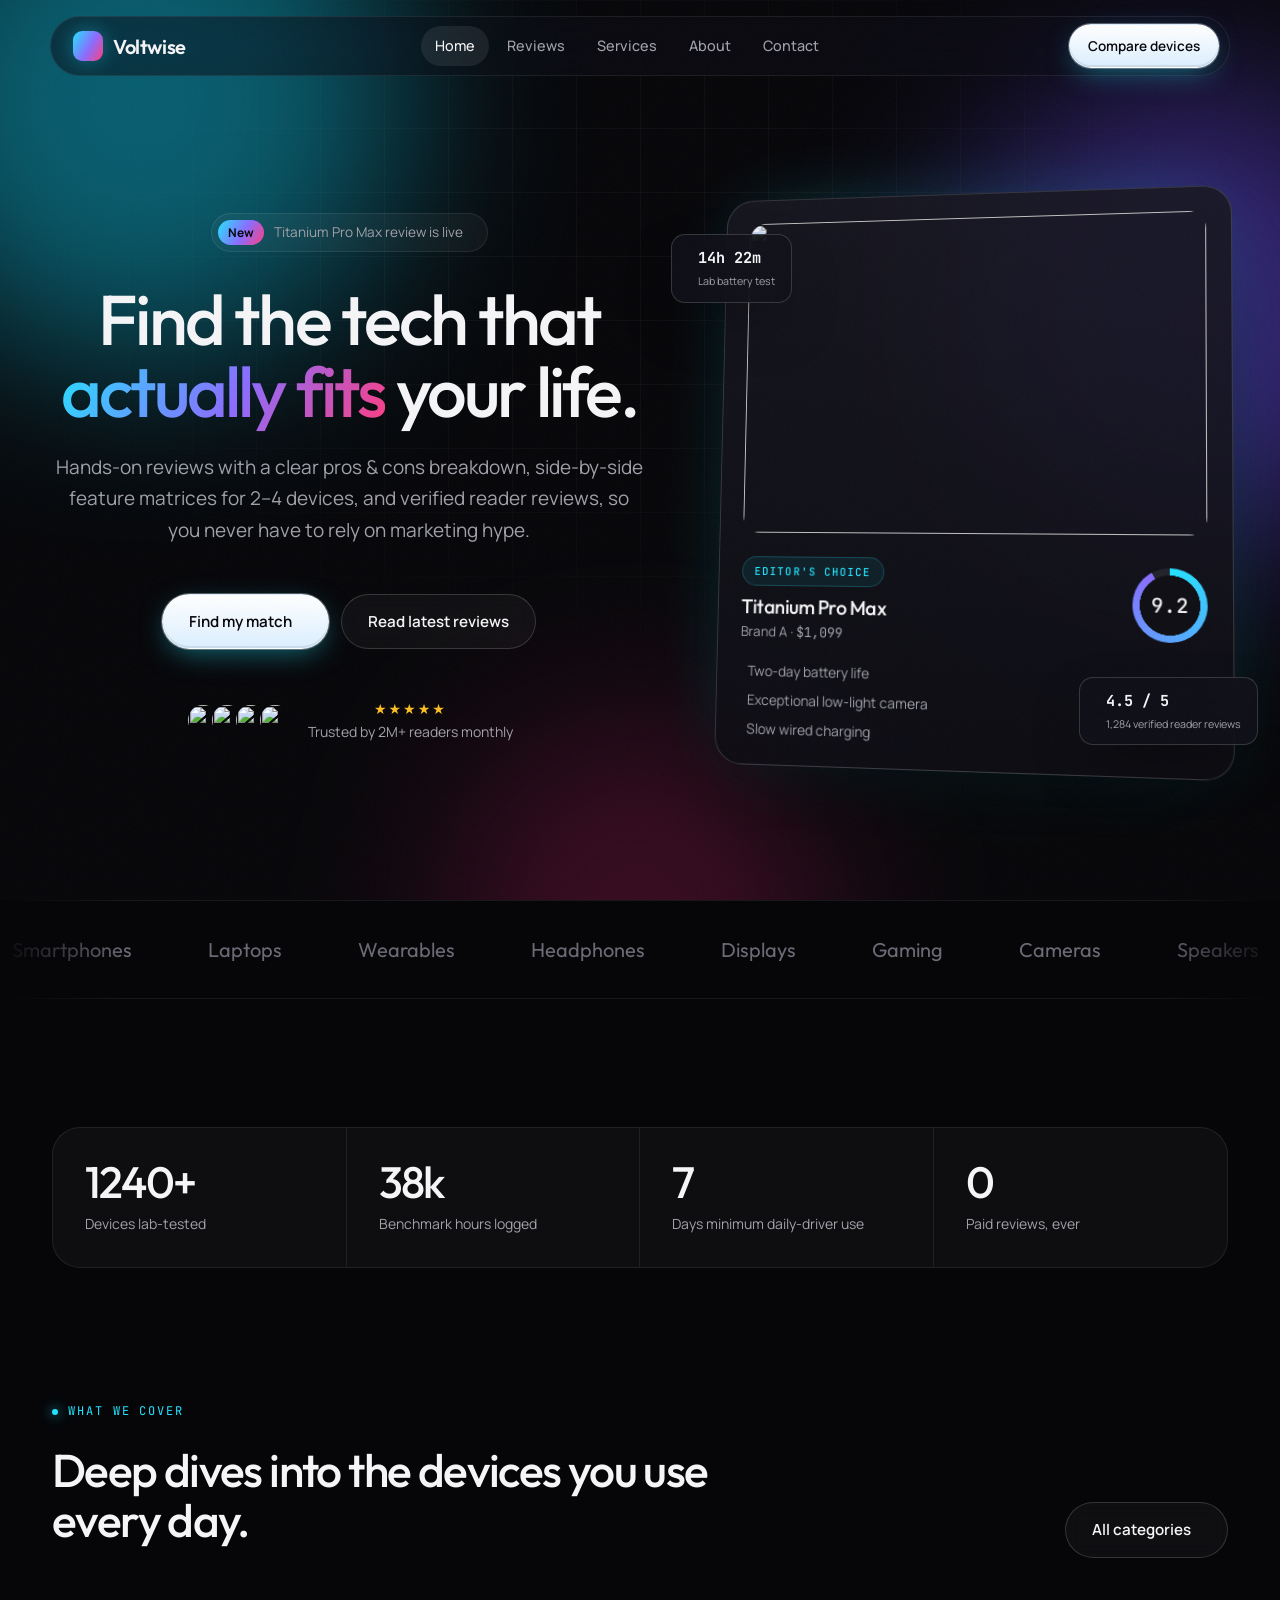
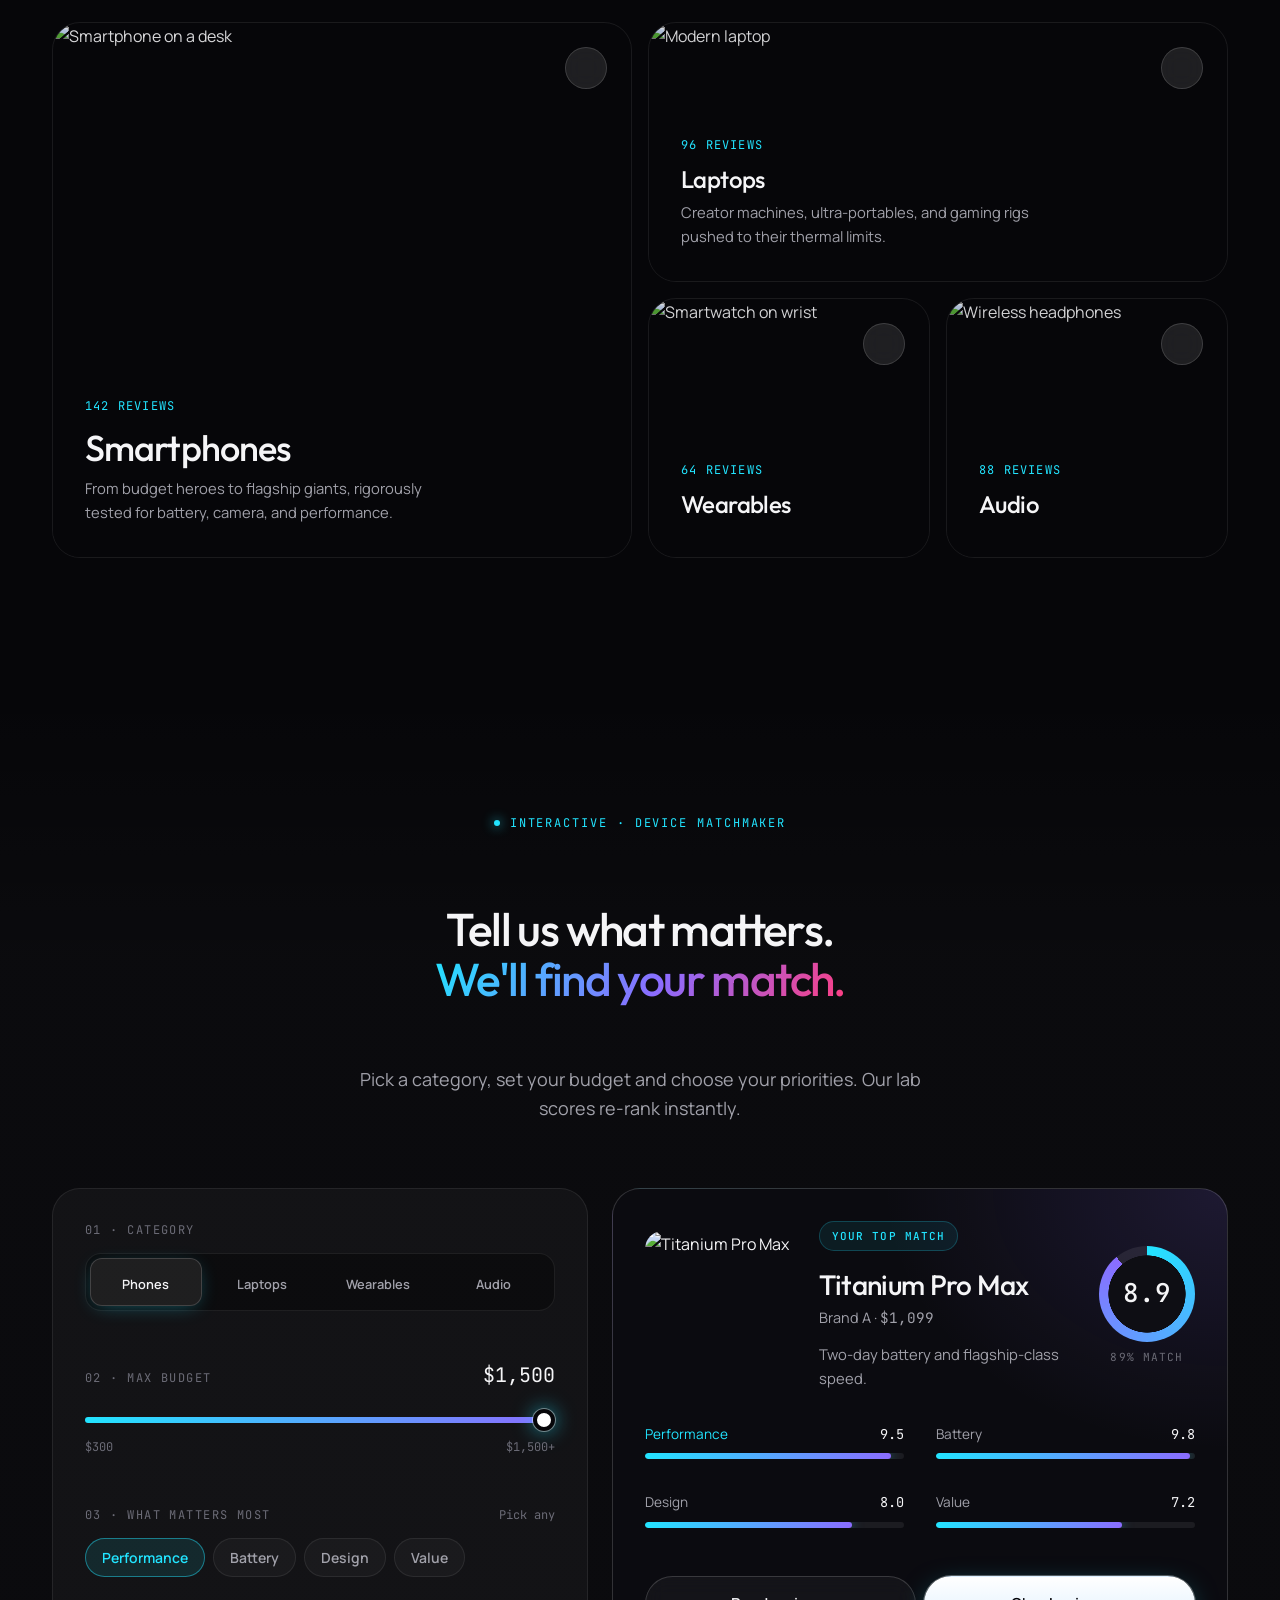
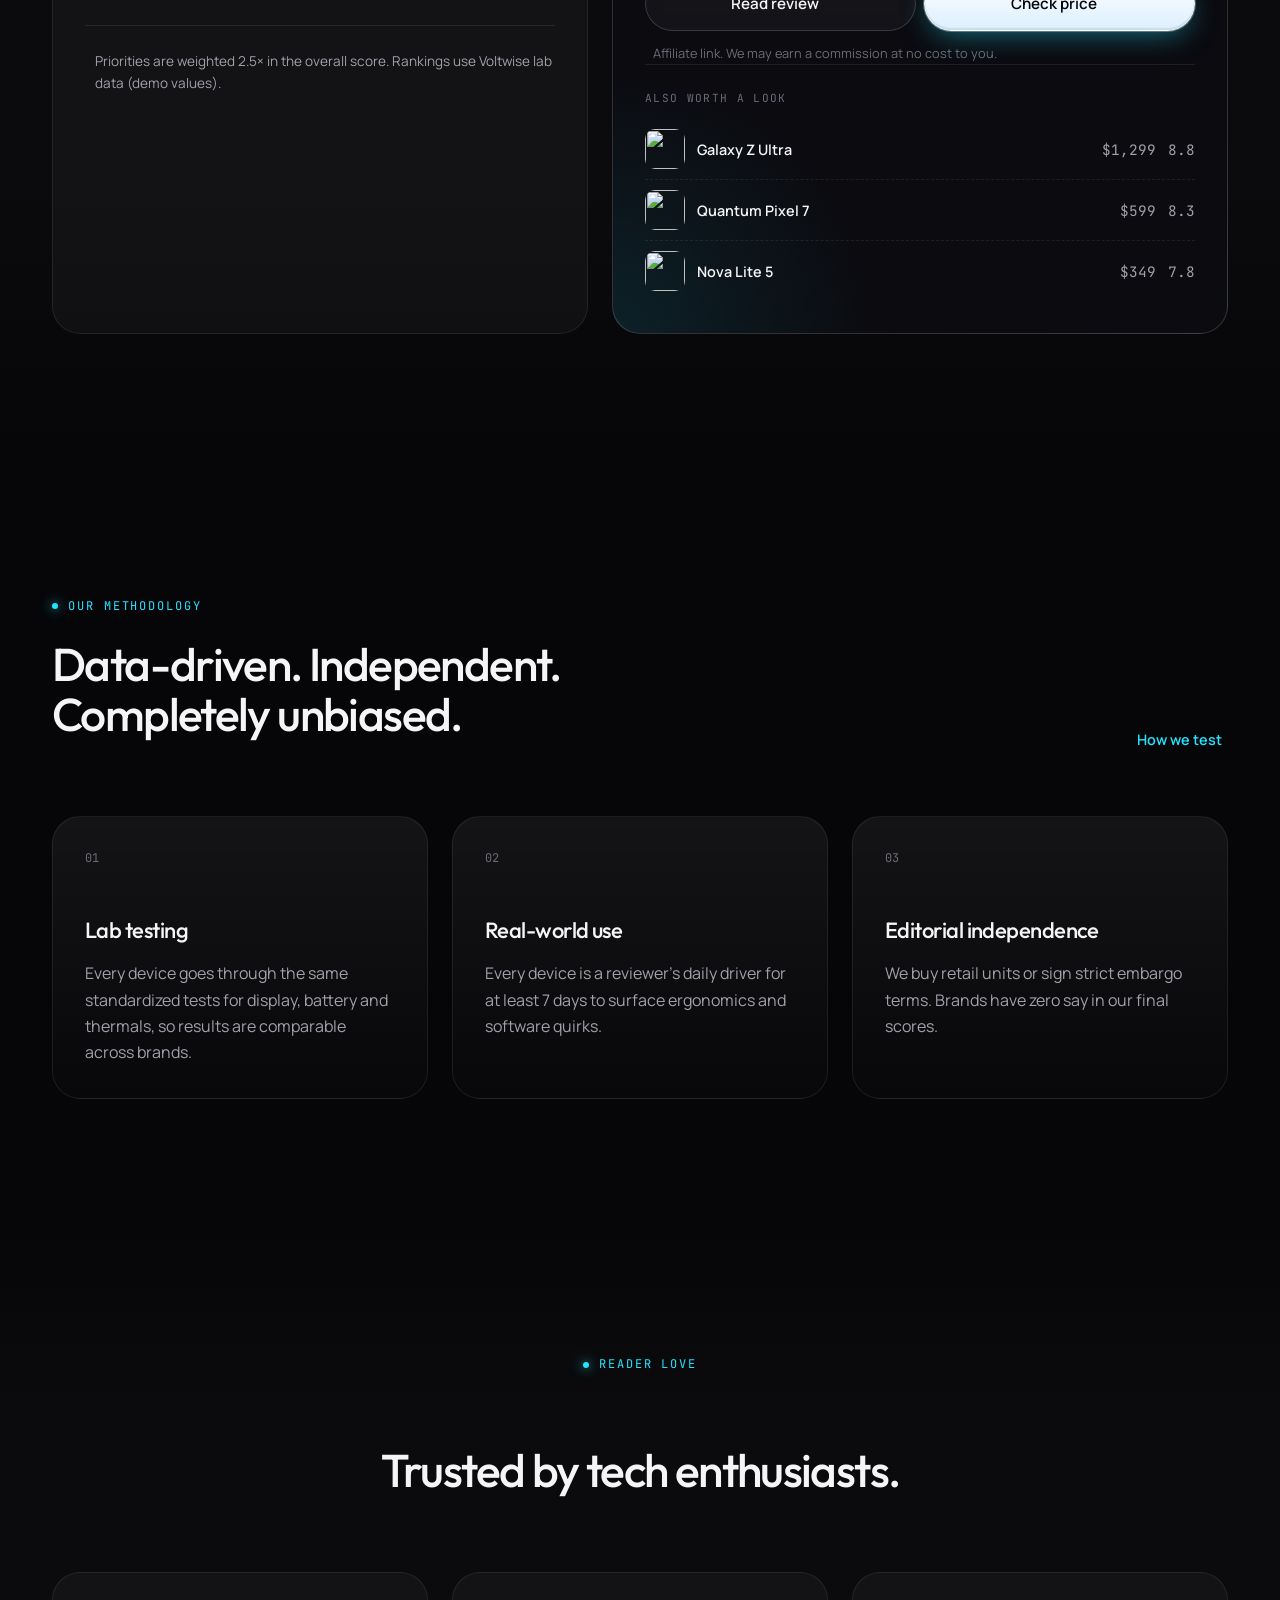
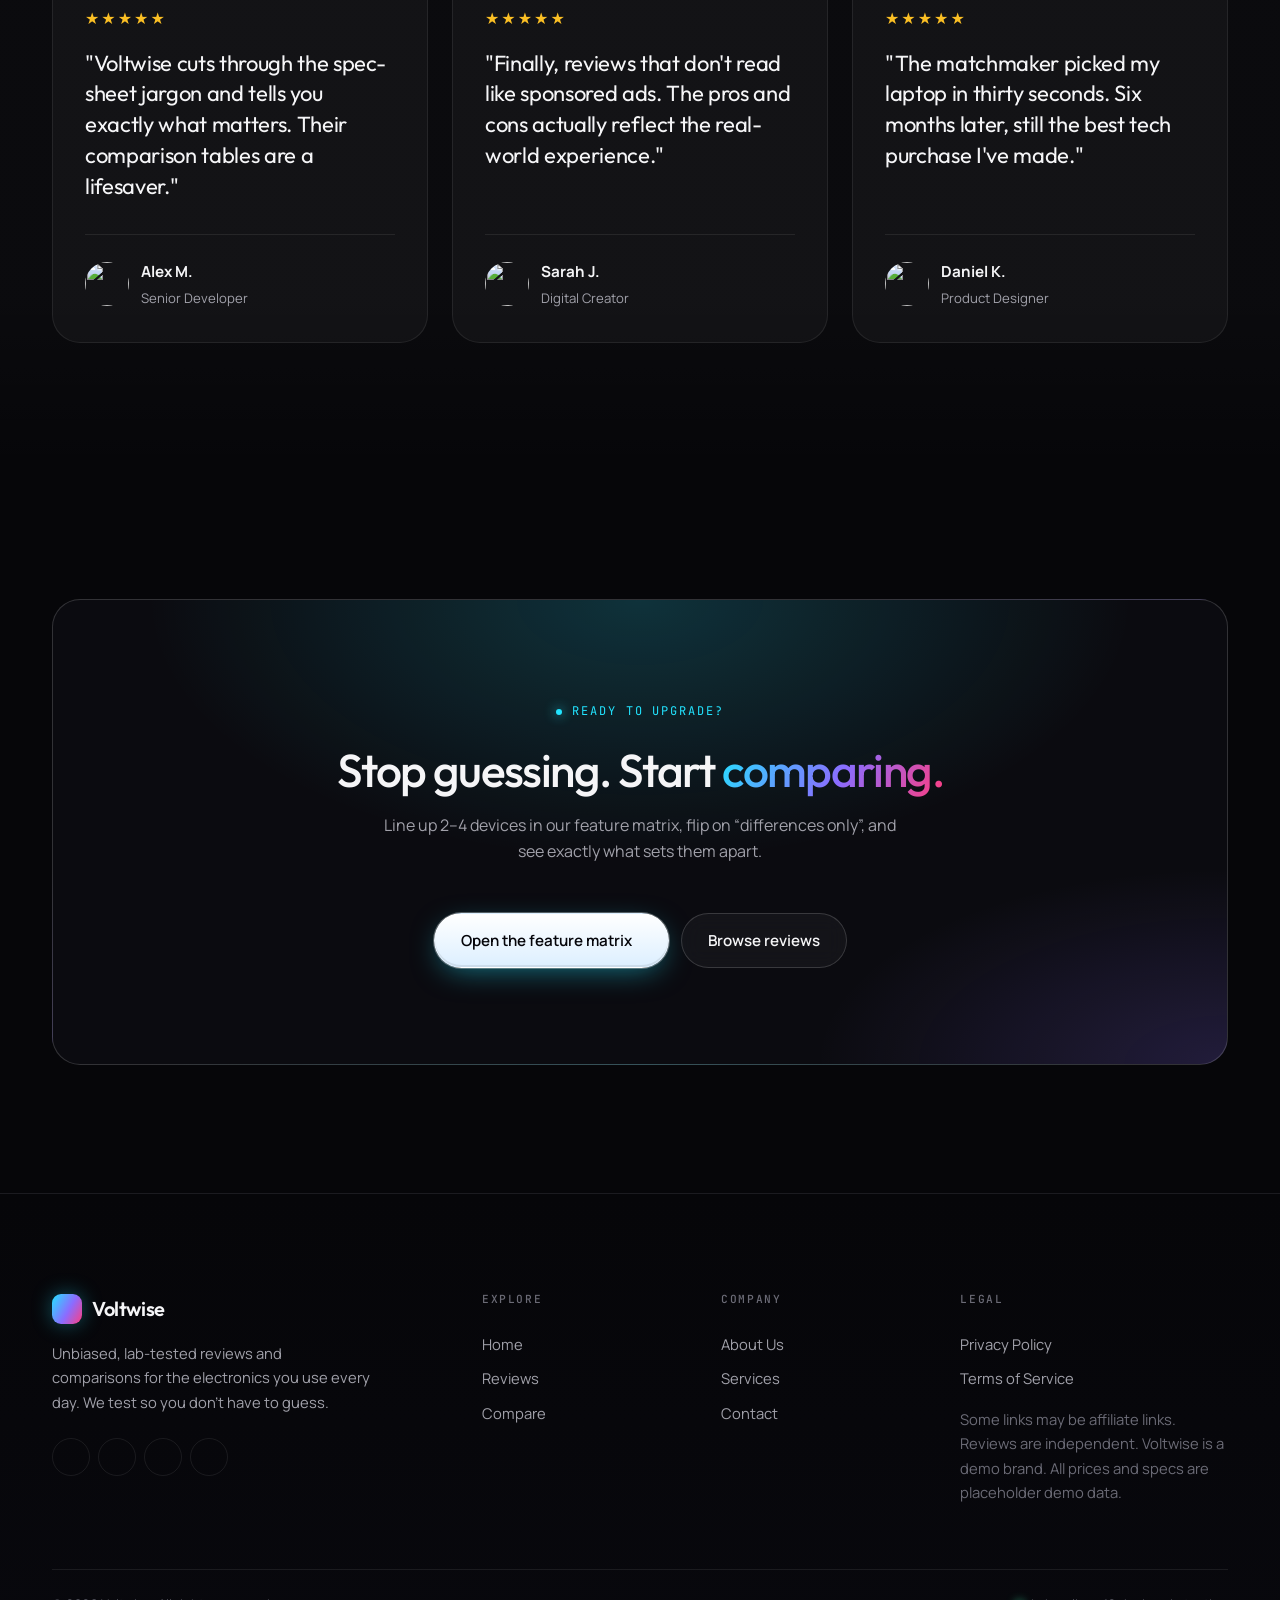
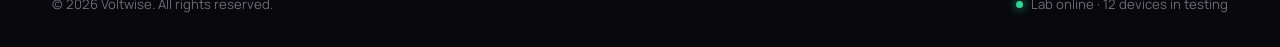
==== commit 01f5d5b8: "1 doc" ====
--- a/index.html
+++ b/index.html
@@ -7,6 +7,7 @@
   <meta name="description" content="Expert reviews, detailed comparisons, and buying guides for electronics and gadgets. Voltwise is your independent source for unbiased tech analysis.">
   <meta name="theme-color" content="#060609">
   <script>document.documentElement.classList.add('js')</script>
+  <link rel="icon" href="assets/favicon.svg" type="image/svg+xml">
   <link rel="stylesheet" href="assets/css/style.css">
   <script src="https://unpkg.com/@phosphor-icons/web"></script>
   <!-- GA_TAG -->
@@ -340,7 +341,6 @@
           <p class="disclosure" style="margin-top: 16px;">Some links may be affiliate links. Reviews are independent. Voltwise is a demo brand. All prices and specs are placeholder demo data.</p>
         </div>
       </div>
-      <div class="footer-wordmark" aria-hidden="true">Voltwise</div>
       <div class="footer-bottom">
         <p>&copy; 2026 Voltwise. All rights reserved.</p>
         <p class="status-dot">Lab online &middot; 12 devices in testing</p>
--- a/assets/css/style.css
+++ b/assets/css/style.css
@@ -1374,6 +1374,14 @@
 .step p { font-size: 0.925rem; margin: 0; }
 
 .service-card .btn { margin-top: auto; }
+.service-card .badge-center {
+  position: absolute;
+  top: var(--spacing-6);
+  left: 50%;
+  transform: translateX(-50%);
+  margin: 0;
+  white-space: nowrap;
+}
 .service-card p { margin-bottom: var(--spacing-6); }
 .service-card ul { margin-bottom: var(--spacing-6); }
 .service-card ul li {
@@ -1722,6 +1730,47 @@
 .channel p { margin: 0; font-size: 0.9rem; }
 .channel a { color: var(--color-primary); font-size: 0.9rem; font-weight: 600; }
 
+.contact-section { padding-top: var(--spacing-8); }
+
+.contact-socials {
+  padding-top: var(--spacing-5);
+  border-top: 1px solid var(--color-surface-border);
+}
+.contact-socials h4 { margin-bottom: 0; }
+.contact-socials .socials { margin-top: var(--spacing-3); flex-wrap: wrap; }
+
+/* FAQ */
+.faq-list { display: grid; gap: var(--spacing-3); max-width: 860px; margin: 0 auto; }
+.faq-item {
+  border: 1px solid var(--color-surface-border);
+  border-radius: var(--radius);
+  background: rgba(255, 255, 255, 0.02);
+  transition: border-color 0.3s var(--ease), background 0.3s var(--ease);
+}
+.faq-item[open] { border-color: rgba(34, 228, 255, 0.3); background: rgba(34, 228, 255, 0.04); }
+.faq-item summary {
+  display: flex;
+  justify-content: space-between;
+  align-items: center;
+  gap: var(--spacing-4);
+  padding: var(--spacing-5);
+  cursor: pointer;
+  list-style: none;
+  font-weight: 600;
+  color: var(--color-text-primary);
+}
+.faq-item summary::-webkit-details-marker { display: none; }
+.faq-item summary::after {
+  content: '+';
+  flex-shrink: 0;
+  font-size: 1.4rem;
+  line-height: 1;
+  color: var(--color-primary);
+  transition: transform 0.3s var(--ease);
+}
+.faq-item[open] summary::after { transform: rotate(45deg); }
+.faq-item p { margin: 0; padding: 0 var(--spacing-5) var(--spacing-5); font-size: 0.95rem; }
+
 /* ---------- Forms ---------- */
 .form-card { padding: var(--spacing-8); }
 .form-card:hover { transform: none; }
@@ -1792,7 +1841,7 @@
   display: grid;
   grid-template-columns: 2fr 1fr 1fr 1.4fr;
   gap: var(--spacing-8);
-  margin-bottom: var(--spacing-10);
+  margin-bottom: var(--spacing-8);
 }
 
 .footer-col h4 {
@@ -1828,21 +1877,6 @@
 }
 .socials a:hover { color: var(--color-text-primary); border-color: var(--color-border-strong); background: var(--color-surface-hover); }
 
-.footer-wordmark {
-  font-family: var(--font-heading);
-  font-weight: 600;
-  font-size: clamp(4rem, 17vw, 15rem);
-  letter-spacing: -0.06em;
-  line-height: 0.8;
-  text-align: center;
-  background: linear-gradient(180deg, rgba(255,255,255,0.09), rgba(255,255,255,0));
-  -webkit-background-clip: text;
-  background-clip: text;
-  color: transparent;
-  user-select: none;
-  margin-bottom: var(--spacing-6);
-}
-
 .footer-bottom {
   display: flex;
   justify-content: space-between;
@@ -1910,7 +1944,12 @@
   .review-hero-grid { grid-template-columns: 1fr; }
   .score-box { text-align: left; display: flex; align-items: center; gap: 16px; }
   .score-box .mono { margin-top: 0; }
-  .float-chip { display: none; }
+  .hero-visual { padding: 22px 0 28px; }
+  .float-chip { padding: 8px 12px; gap: 8px; font-size: 0.72rem; z-index: 2; }
+  .float-chip i { font-size: 1.05rem; }
+  .float-chip strong { font-size: 0.85rem; }
+  .chip-a { top: 0; left: 4px; }
+  .chip-b { bottom: 0; right: 4px; }
 }
 
 @media (max-width: 640px) {
@@ -2486,3 +2525,33 @@
 
 /* ---------- Mobile drawer CTA ---------- */
 .mobile-nav-cta { margin-top: var(--spacing-6); min-height: 52px; }
+
+/* ---------- Back to top ---------- */
+.back-to-top {
+  position: fixed;
+  right: 24px;
+  bottom: 24px;
+  z-index: 900;
+  width: 48px;
+  height: 48px;
+  border-radius: 50%;
+  display: grid;
+  place-items: center;
+  background: var(--gradient-brand);
+  color: #05050a;
+  font-size: 1.2rem;
+  border: none;
+  cursor: pointer;
+  box-shadow: 0 8px 24px rgba(34, 228, 255, 0.3);
+  opacity: 0;
+  visibility: hidden;
+  transform: translateY(16px);
+  transition: opacity 0.3s var(--ease), transform 0.3s var(--ease), visibility 0.3s, box-shadow 0.3s var(--ease);
+}
+.back-to-top.show { opacity: 1; visibility: visible; transform: translateY(0); }
+.back-to-top:hover { transform: translateY(-3px); box-shadow: 0 12px 32px rgba(34, 228, 255, 0.45); }
+.back-to-top:focus-visible { outline: 2px solid var(--color-primary); outline-offset: 3px; }
+
+@media (max-width: 640px) {
+  .back-to-top { right: 16px; bottom: 16px; width: 44px; height: 44px; }
+}
